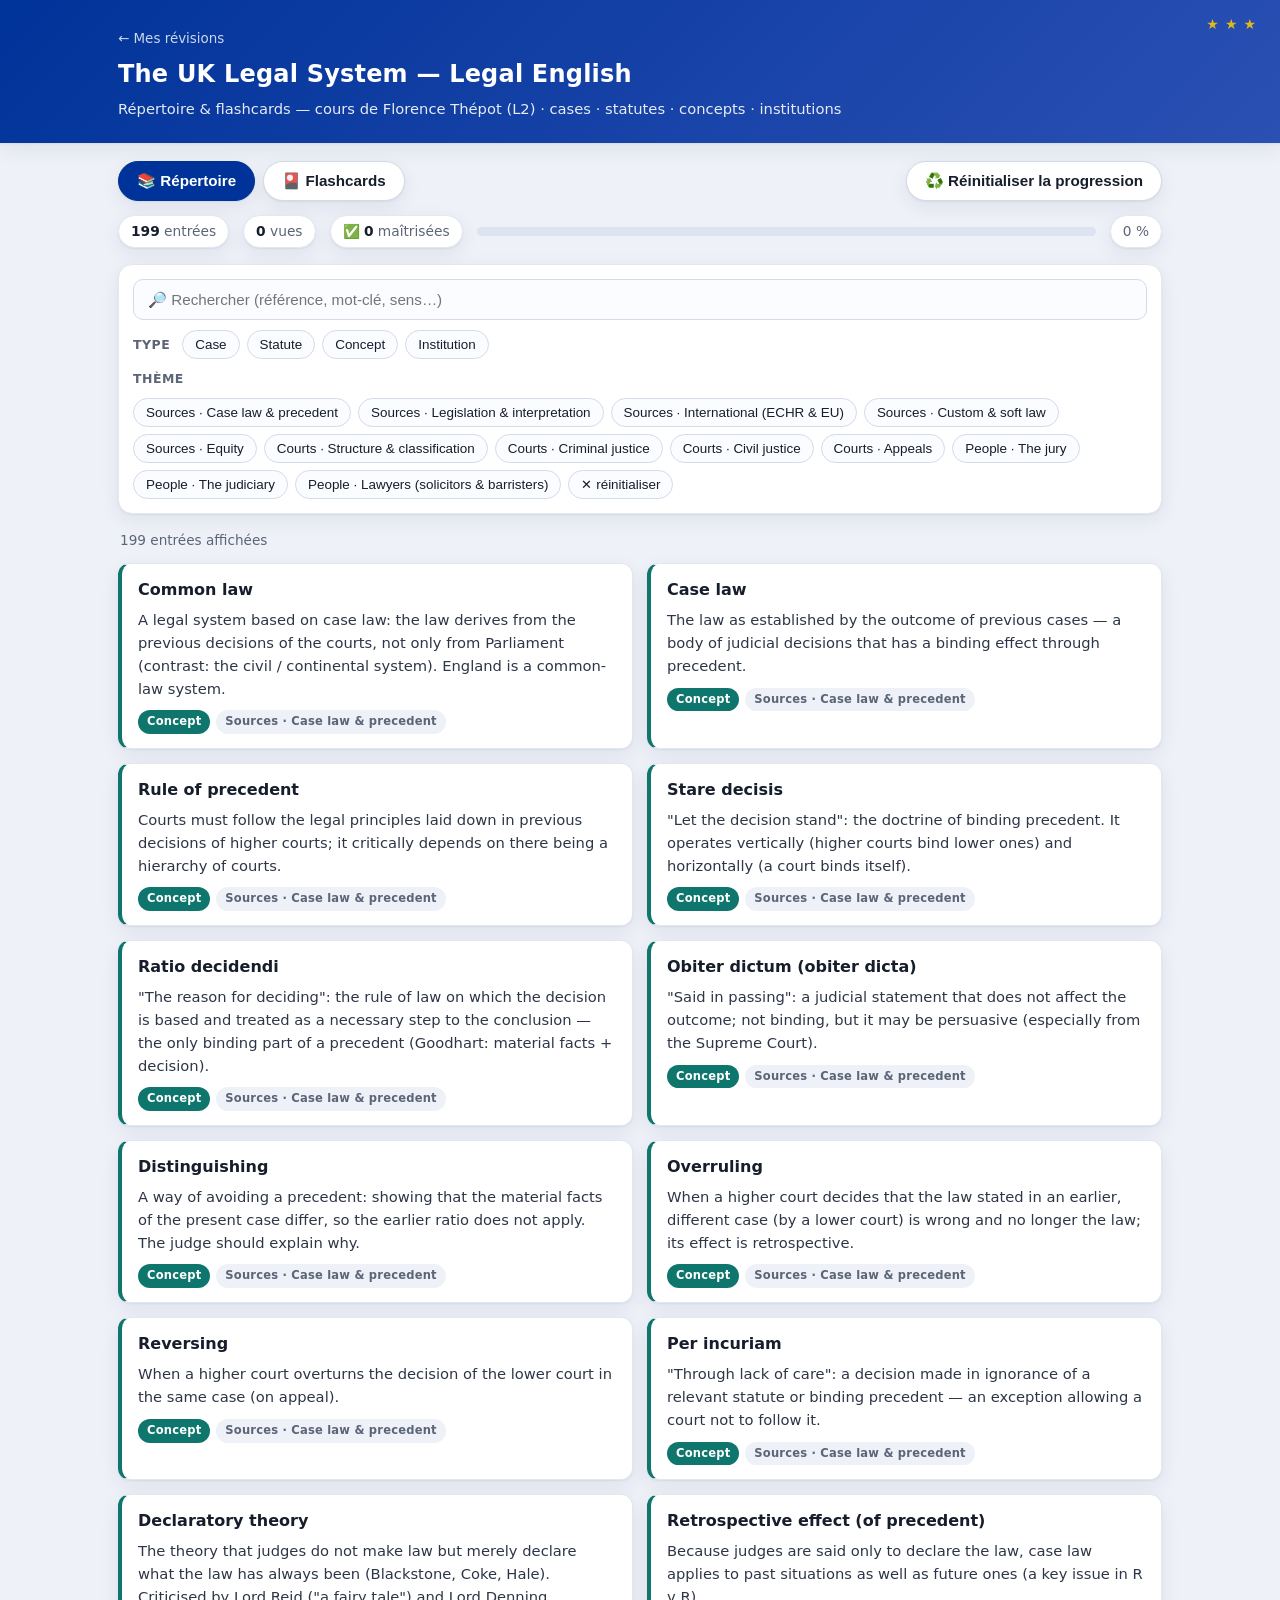
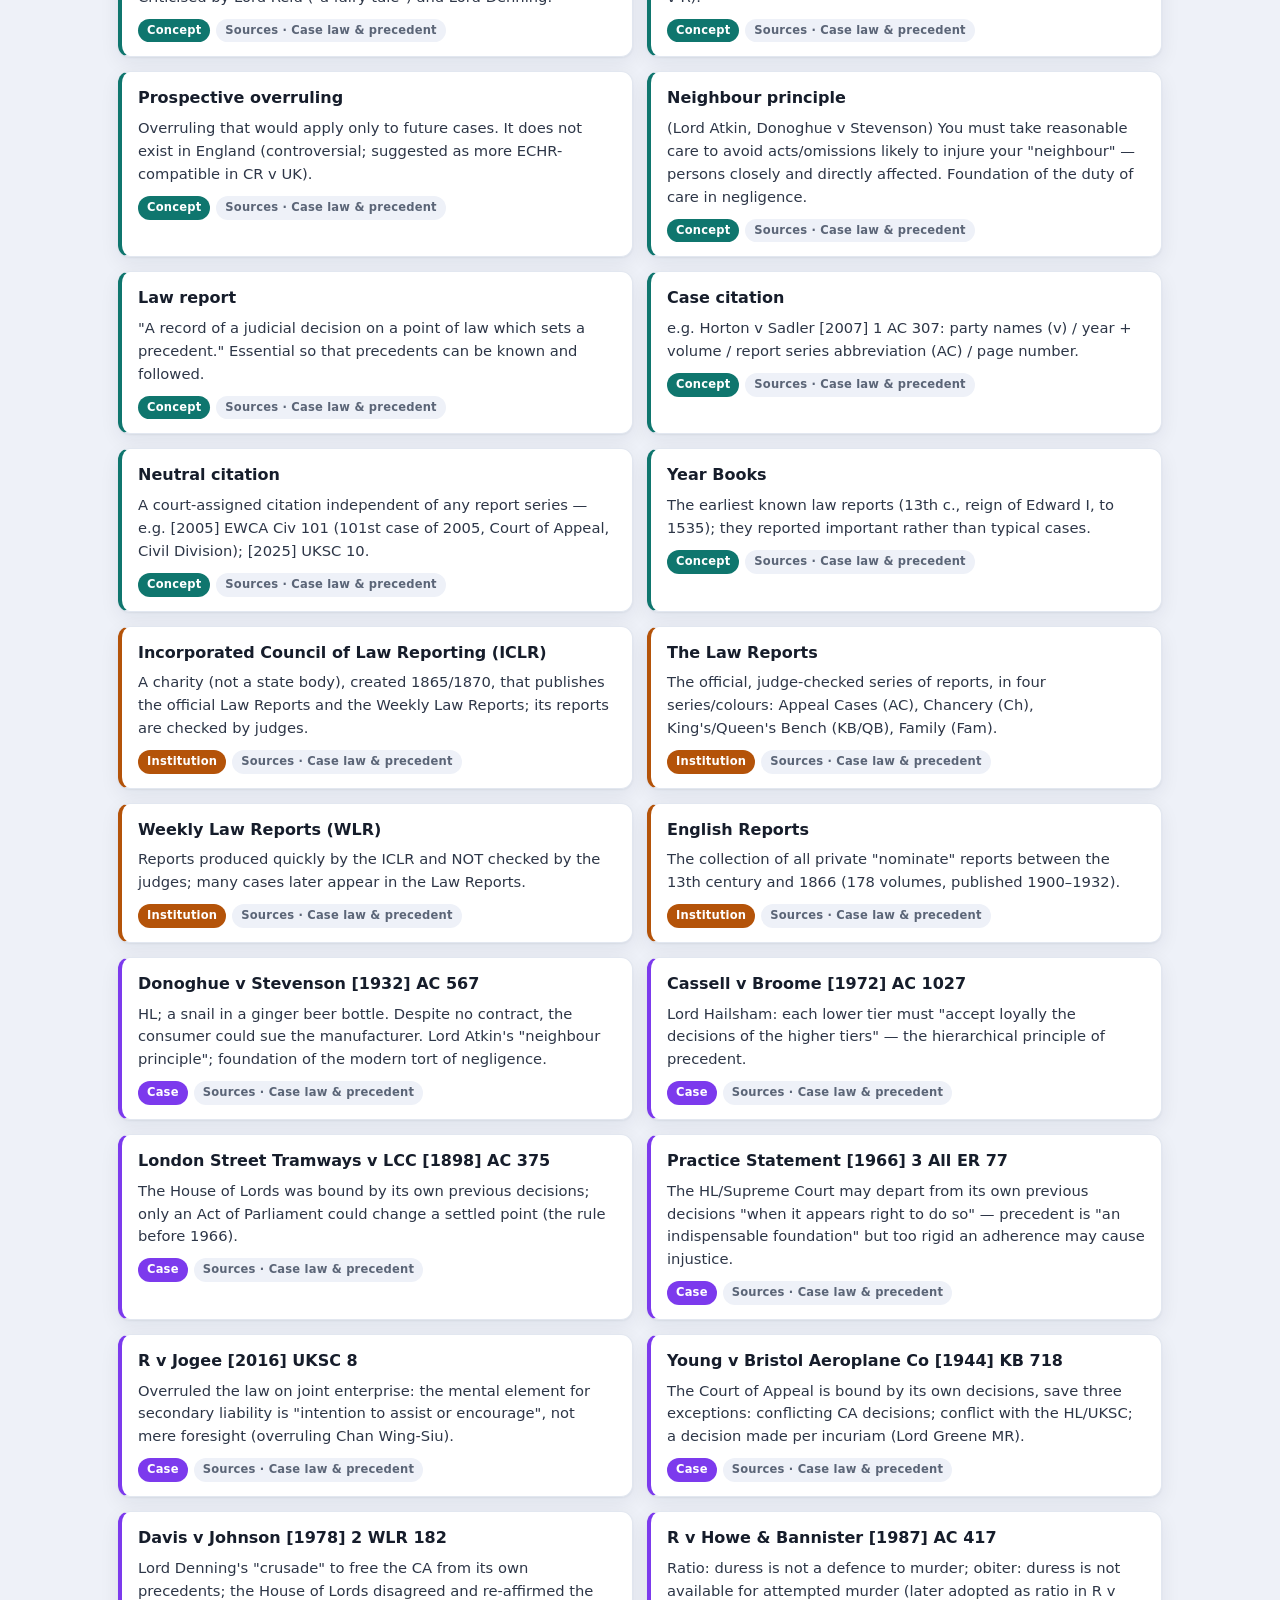
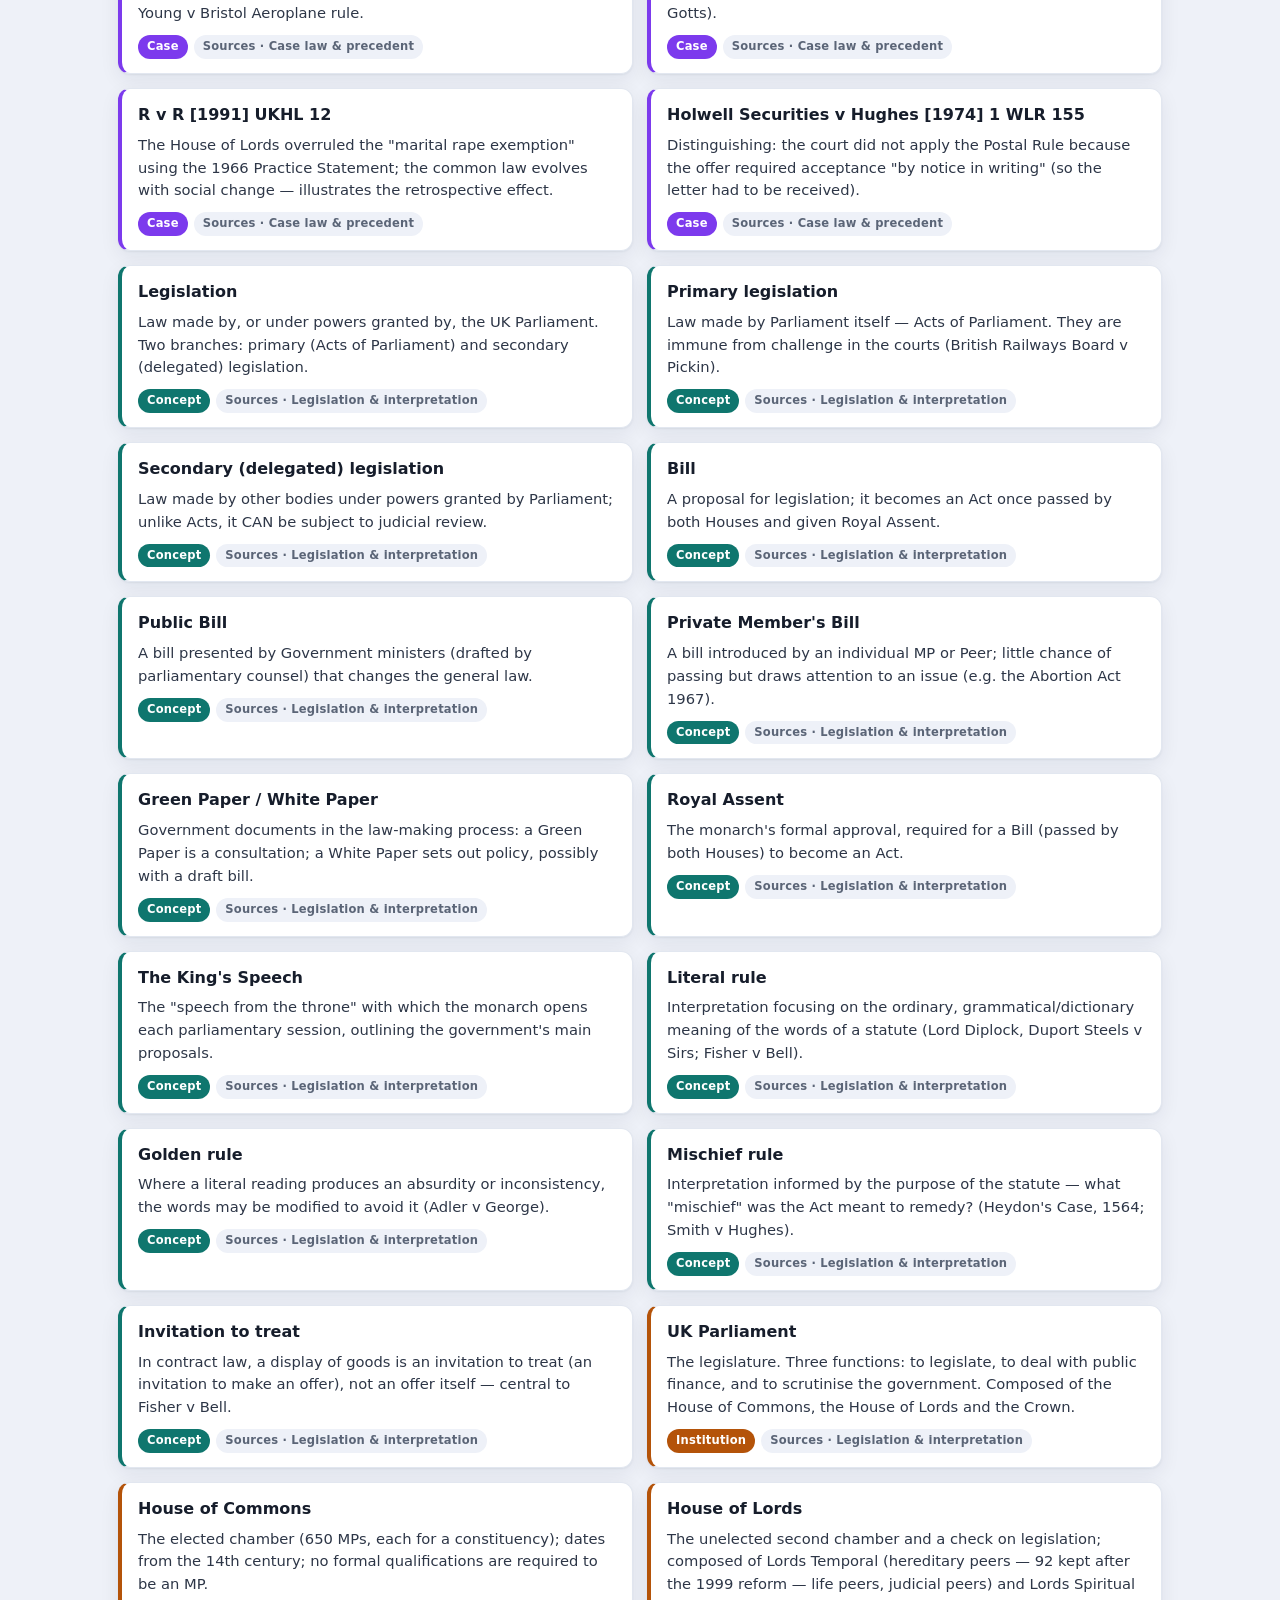
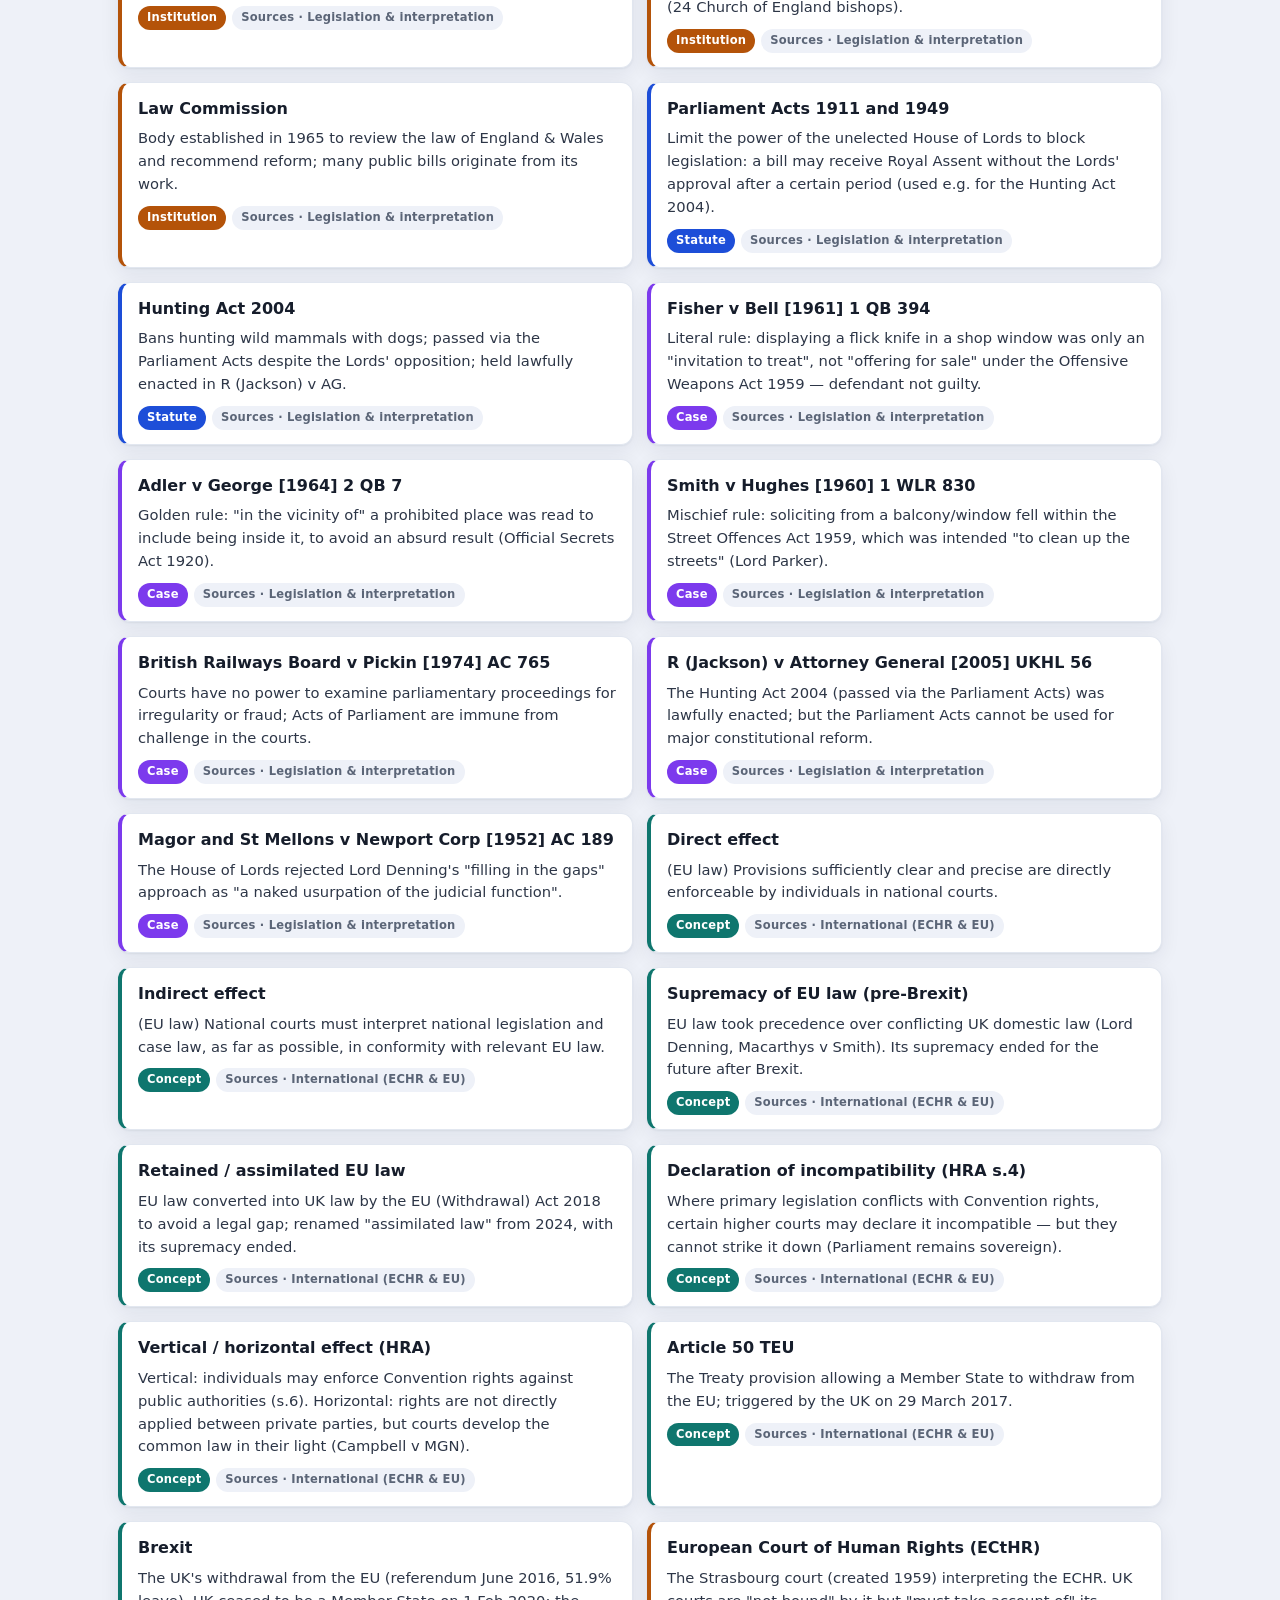
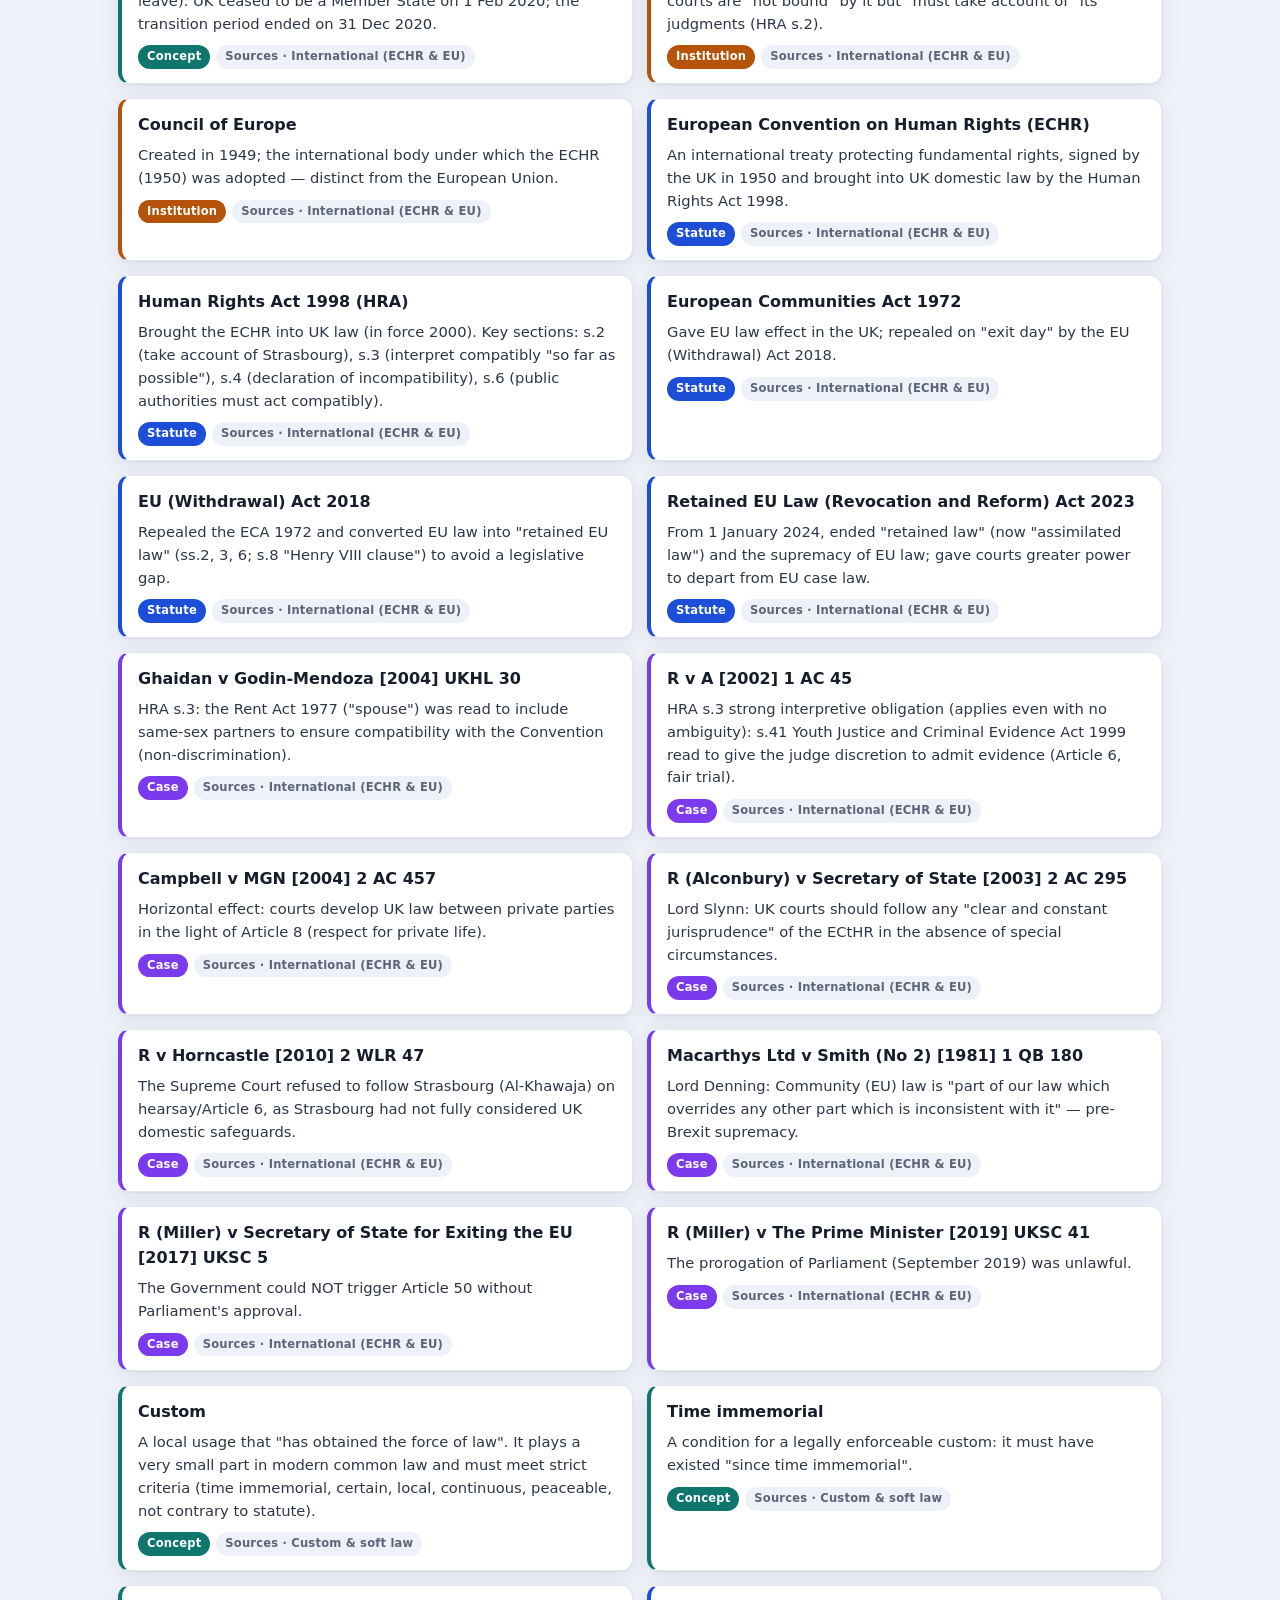
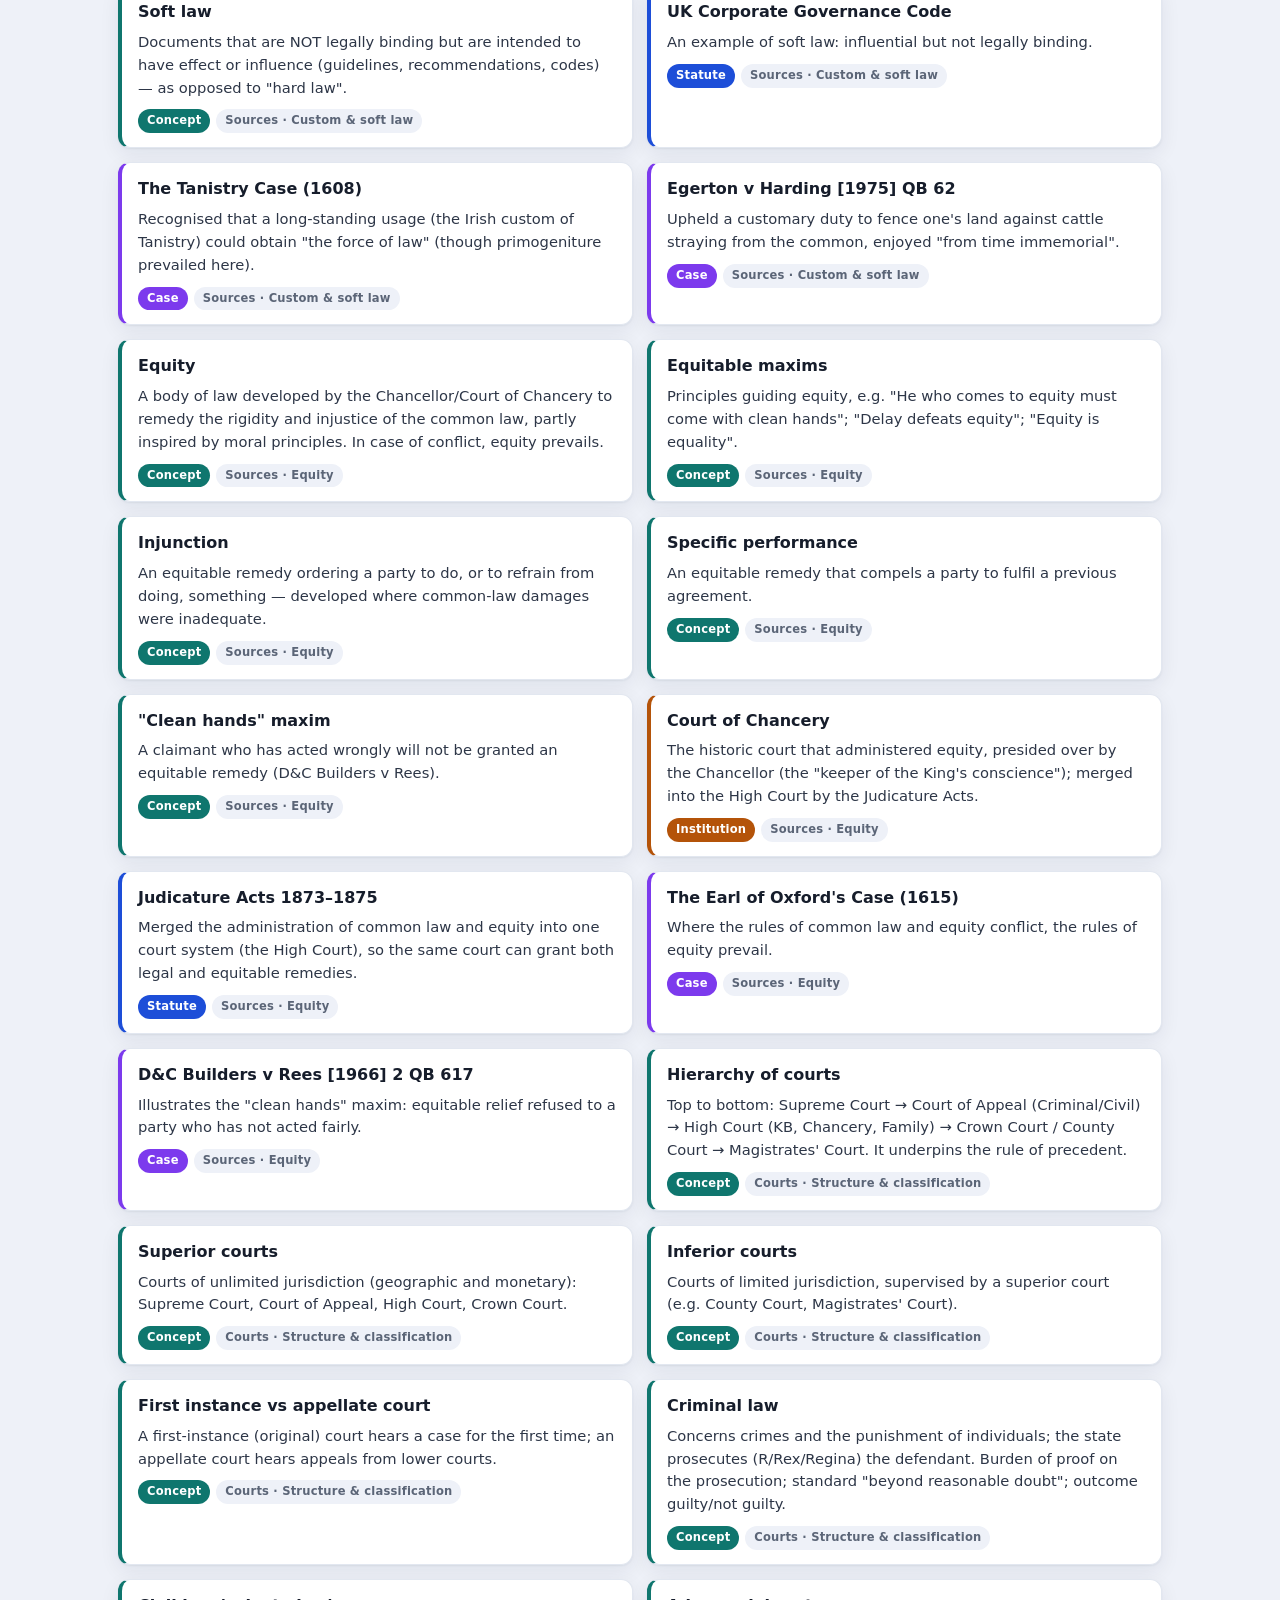
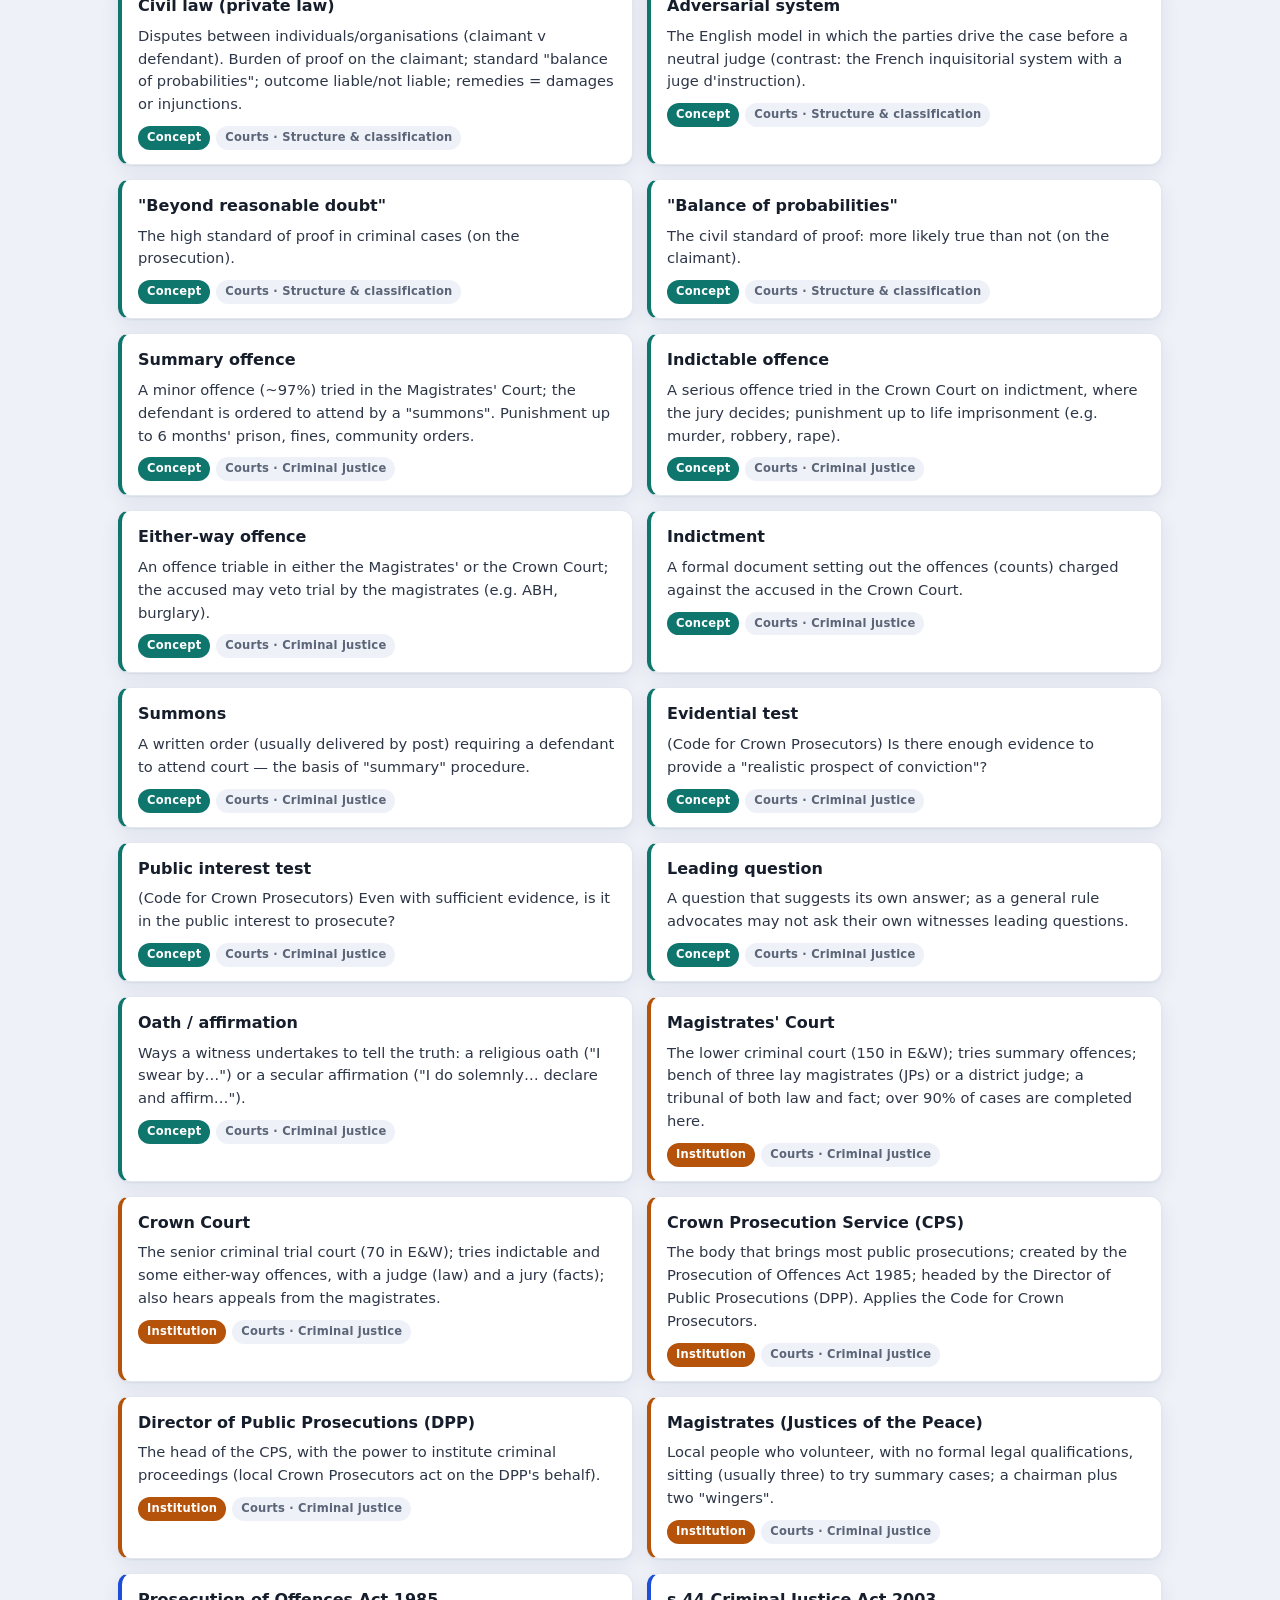
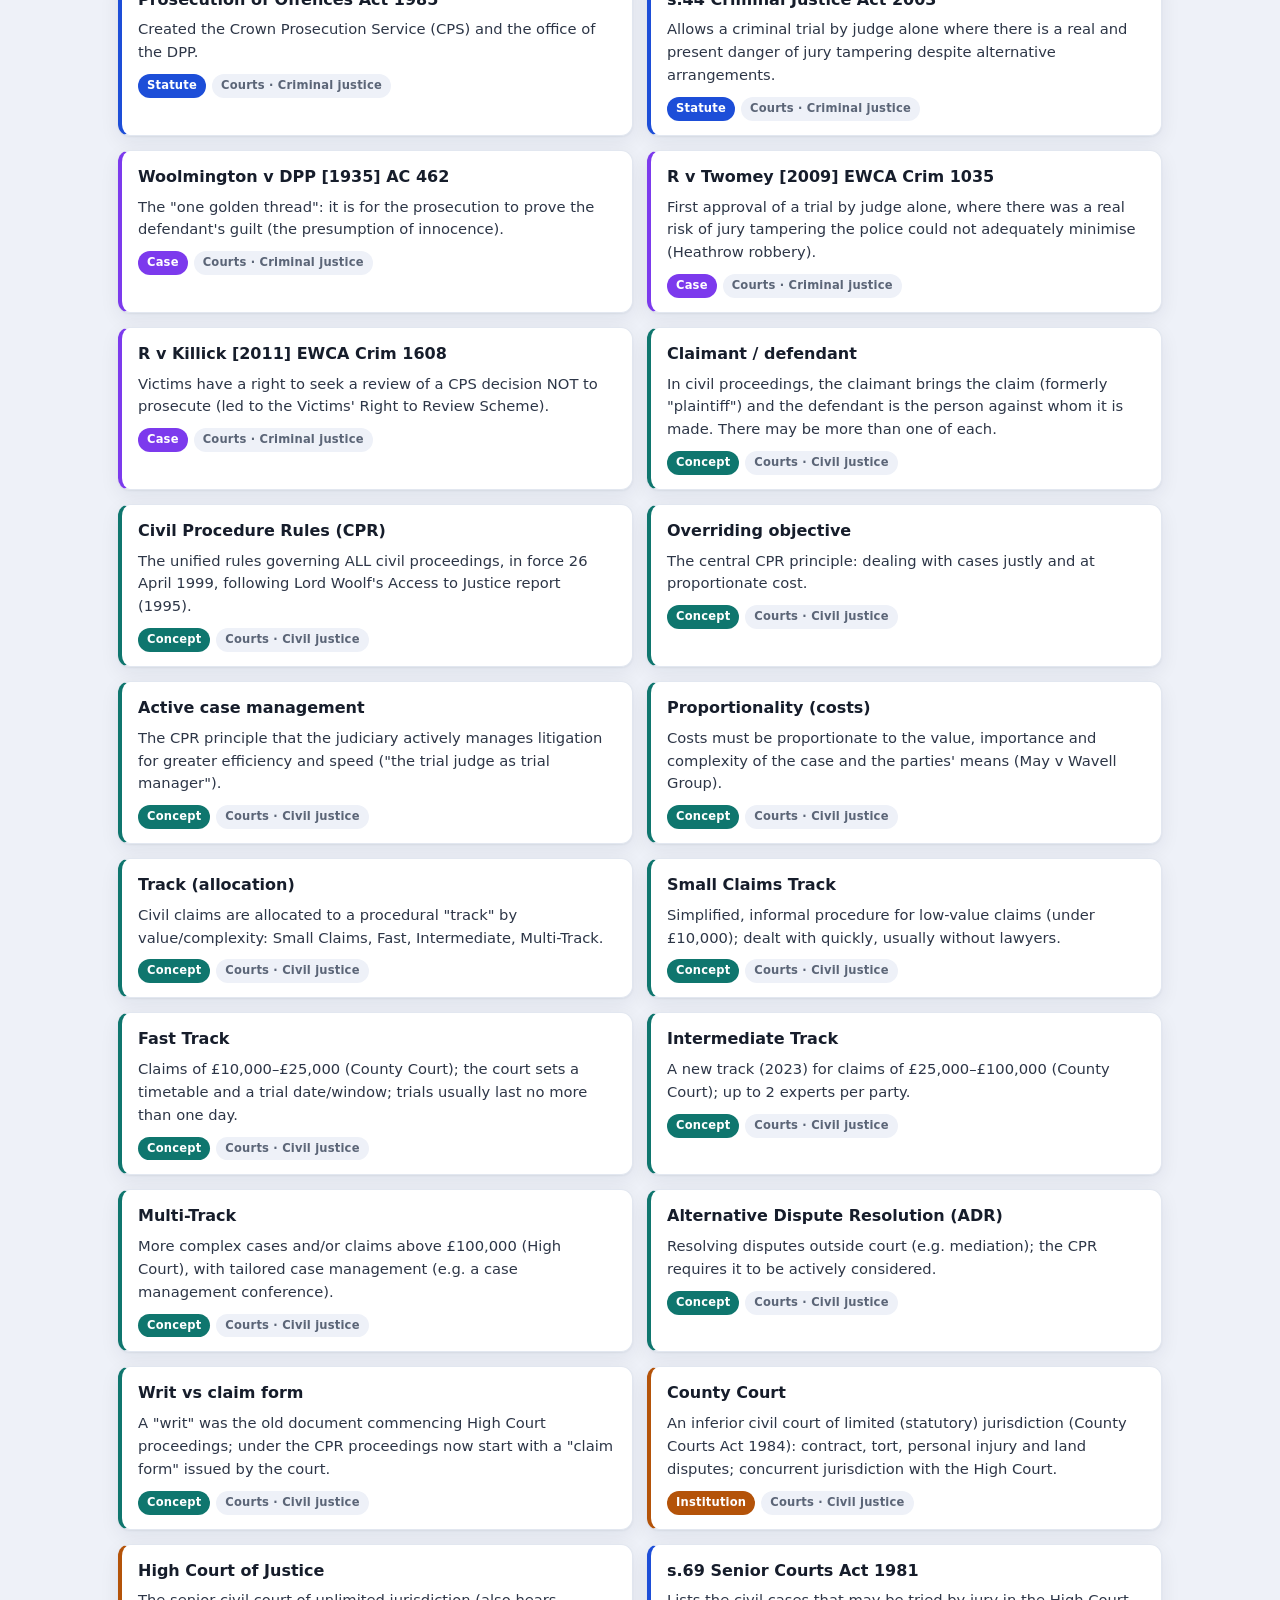
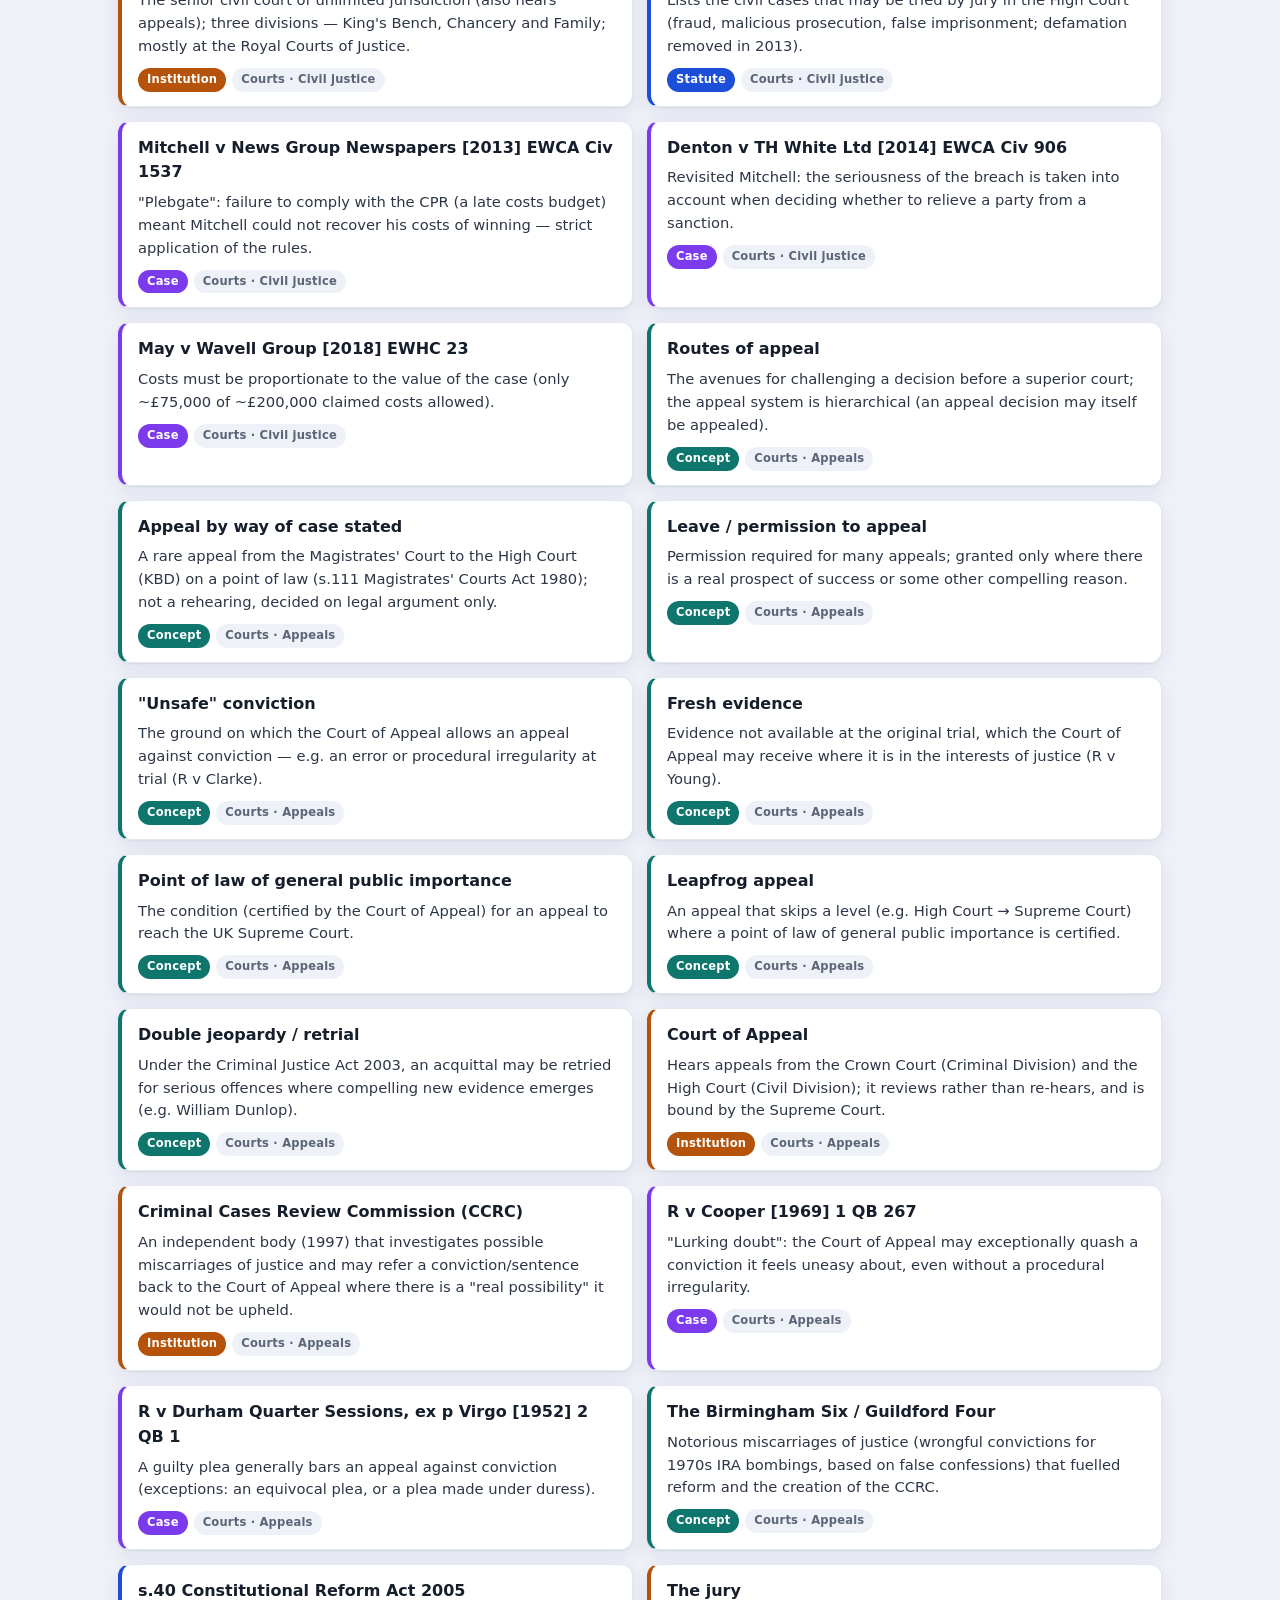
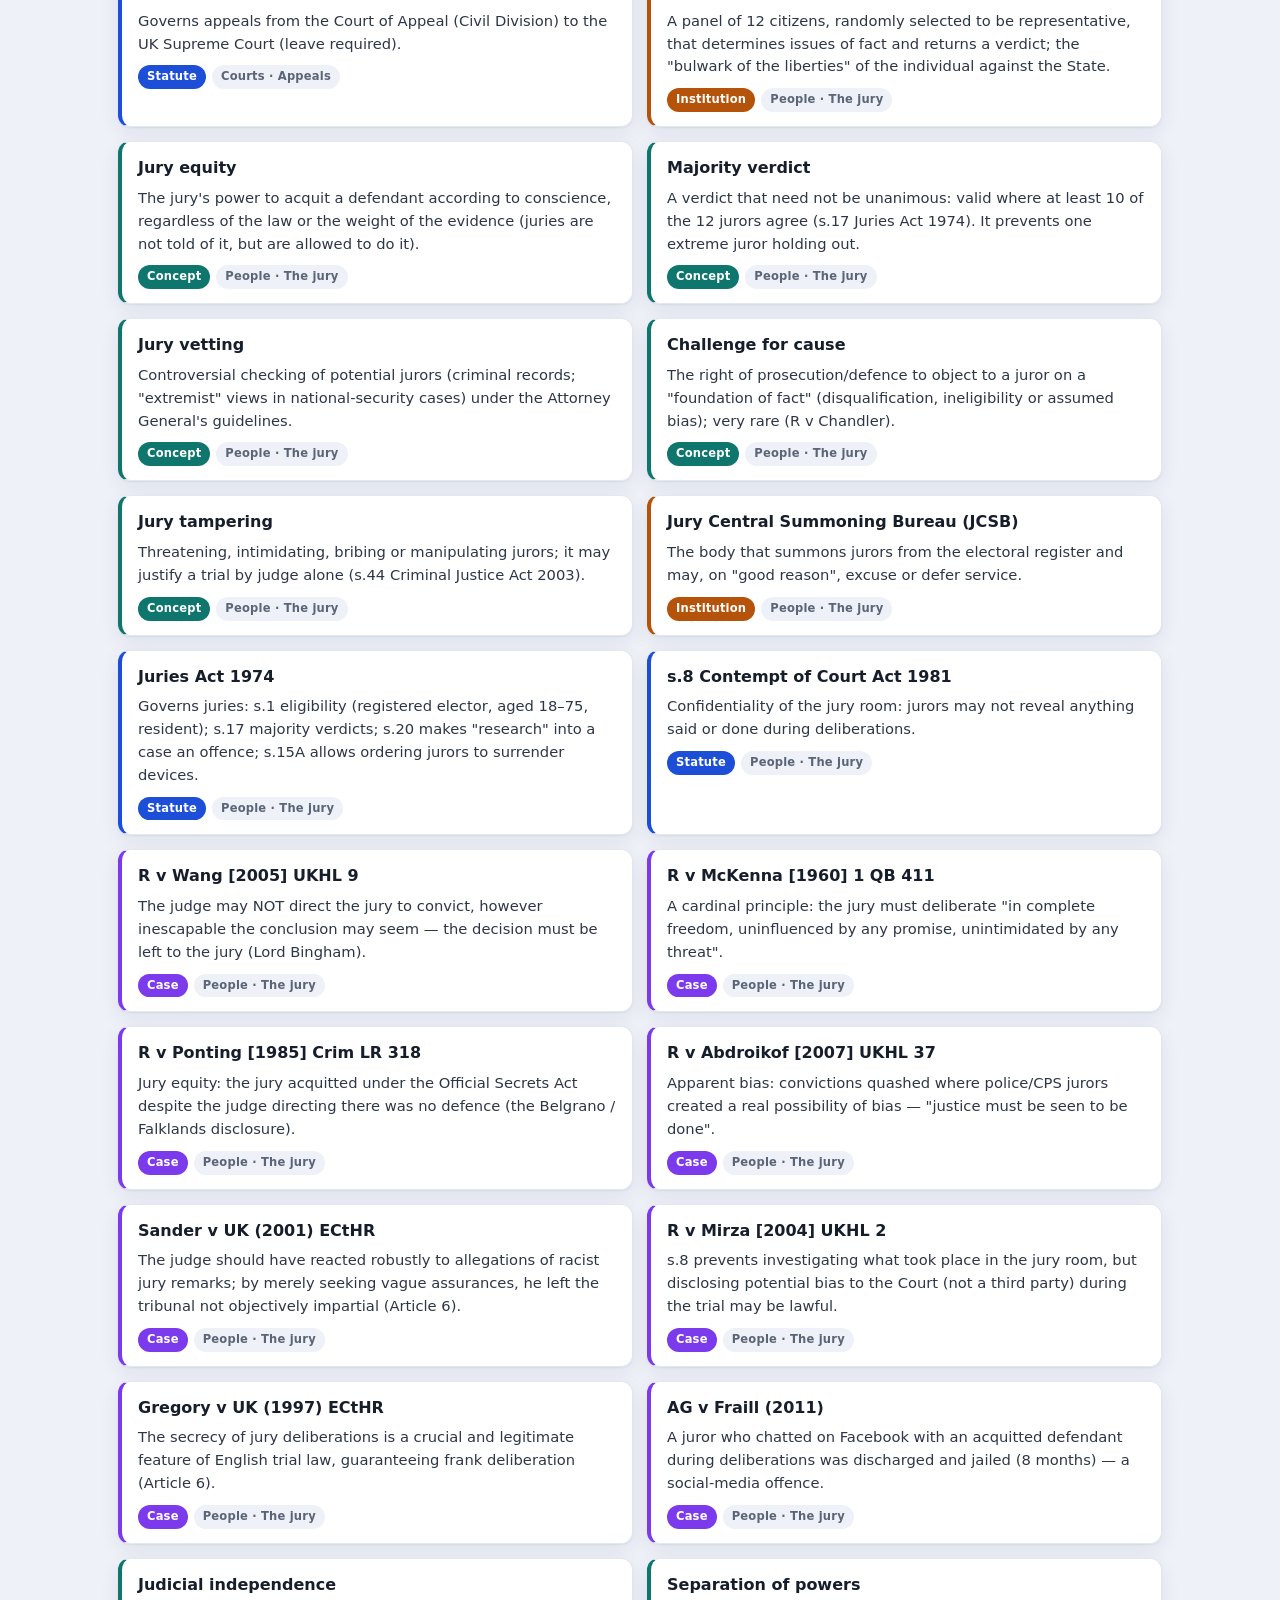
==== revision-anglais-uk/index.html @ 6c55529c "Mes revisions — fiches & flashcards (PWA hors-ligne)" ====
<!DOCTYPE html>
<html lang="fr">
<head>
<meta charset="utf-8">
<meta name="viewport" content="width=device-width, initial-scale=1">
<title>Révisions — UK Legal System (F. Thépot)</title>
<link rel="stylesheet" href="style.css">
<meta name="theme-color" content="#003399">
<link rel="manifest" href="../manifest.webmanifest">
<link rel="apple-touch-icon" href="../apple-touch-icon.png">
<meta name="apple-mobile-web-app-capable" content="yes">
<meta name="mobile-web-app-capable" content="yes">
</head>
<body>

<header class="top">
  <div class="wrap">
    <a href="../index.html" style="display:inline-block;color:#fff;opacity:.8;text-decoration:none;font-size:.84rem;margin-bottom:6px">← Mes révisions</a>
    <h1>The UK Legal System — Legal English</h1>
    <p>Répertoire &amp; flashcards — cours de Florence Thépot (L2) · cases · statutes · concepts · institutions</p>
  </div>
</header>

<div class="wrap">

  <nav class="tabs">
    <button data-tab="repertoire" class="active">📚 Répertoire</button>
    <button data-tab="flashcards">🎴 Flashcards</button>
    <button id="reset-progress" class="" style="margin-left:auto" title="Effacer la progression sauvegardée">♻️ Réinitialiser la progression</button>
  </nav>

  <div id="statsbar" class="statsbar"></div>

  <!-- ===== VUE RÉPERTOIRE ===== -->
  <section id="view-repertoire">
    <div id="rep-controls" class="controls"></div>
    <p id="rep-count" class="count"></p>
    <div id="rep-list" class="list"></div>
  </section>

  <!-- ===== VUE FLASHCARDS ===== -->
  <section id="view-flashcards" style="display:none">
    <div id="fc-controls" class="fc-setup"></div>

    <div id="fc-stage" class="fc-stage">
      <div id="fc-progress" class="fc-progress"></div>
      <div id="fc-card" class="card"></div>
      <div id="fc-actions" class="fc-actions">
        <button class="ko">❌ À revoir <span class="kbd">1 ◀</span></button>
        <button class="ok">✅ Je savais <span class="kbd">▶ 2</span></button>
      </div>
    </div>

    <div id="fc-done" class="fc-done"></div>
  </section>

  <footer>
    Outil de révision personnel · données extraites de vos notes Obsidian (système juridique britannique) · progression stockée localement dans ce navigateur.
  </footer>
</div>

<script src="data.js"></script>
<script src="app.js"></script>
<script>if('serviceWorker' in navigator){window.addEventListener('load',function(){navigator.serviceWorker.register('../sw.js').catch(function(){});});}</script>
</body>
</html>
---- revision-anglais-uk/style.css ----
/* ===== Révisions Droit institutionnel de l'UE — style ===== */
:root{
  --eu-blue:#003399; --eu-blue-2:#2b50b4; --gold:#ffcc00;
  --bg:#eef1f8; --card:#ffffff; --ink:#161d2b; --muted:#5b6577;
  --line:#e2e7f0; --line-2:#d3dae8;
  --case:#7c3aed; --case-bg:#f0e9ff;
  --stat:#1d4ed8; --stat-bg:#e8efff;
  --concept:#0f766e; --concept-bg:#e0f3f0;
  --inst:#b45309; --inst-bg:#fdf0e0;
  --ok:#15803d; --ok-bg:#e6f4ea; --ko:#b91c1c; --ko-bg:#fdeaea;
  --shadow:0 1px 2px rgba(20,30,60,.06),0 6px 20px rgba(20,30,60,.07);
  --radius:14px;
}
*{box-sizing:border-box}
html,body{margin:0}
body{
  font-family:"Segoe UI",system-ui,-apple-system,Roboto,Helvetica,Arial,sans-serif;
  background:var(--bg); color:var(--ink); line-height:1.55;
  -webkit-font-smoothing:antialiased;
}
.wrap{max-width:1080px; margin:0 auto; padding:0 18px 80px}

/* Header */
header.top{
  background:linear-gradient(135deg,var(--eu-blue),var(--eu-blue-2));
  color:#fff; padding:26px 0 22px; box-shadow:var(--shadow); position:relative; overflow:hidden;
}
header.top::after{content:"★★★"; position:absolute; right:18px; top:14px; letter-spacing:6px; color:var(--gold); opacity:.85; font-size:14px}
header.top .wrap{padding-bottom:0}
header.top h1{margin:0; font-size:1.5rem; font-weight:700; letter-spacing:.2px}
header.top p{margin:.3rem 0 0; opacity:.9; font-size:.92rem}

/* Tabs */
nav.tabs{display:flex; gap:8px; margin:18px 0 14px; flex-wrap:wrap}
nav.tabs button{
  border:1px solid var(--line-2); background:var(--card); color:var(--ink);
  padding:10px 18px; border-radius:999px; cursor:pointer; font-size:.95rem; font-weight:600;
  transition:.15s; box-shadow:var(--shadow);
}
nav.tabs button:hover{border-color:var(--eu-blue-2)}
nav.tabs button.active{background:var(--eu-blue); color:#fff; border-color:var(--eu-blue)}

/* Stats bar */
.statsbar{display:flex; gap:14px; flex-wrap:wrap; align-items:center; margin-bottom:16px; font-size:.86rem; color:var(--muted)}
.statsbar .chip{background:var(--card); border:1px solid var(--line); border-radius:999px; padding:5px 12px; box-shadow:var(--shadow)}
.statsbar .chip b{color:var(--ink)}
.bar{flex:1; min-width:160px; height:9px; background:#dde3f0; border-radius:999px; overflow:hidden}
.bar>span{display:block; height:100%; background:linear-gradient(90deg,var(--gold),#34c759); width:0; transition:width .4s}

/* Controls */
.controls{background:var(--card); border:1px solid var(--line); border-radius:var(--radius); padding:14px; box-shadow:var(--shadow); margin-bottom:16px}
.controls .row{display:flex; gap:10px; flex-wrap:wrap; align-items:center}
.controls .row+.row{margin-top:10px}
input[type=search]{
  flex:1; min-width:200px; padding:11px 14px; border:1px solid var(--line-2); border-radius:10px;
  font-size:.95rem; outline:none; background:#fbfcff;
}
input[type=search]:focus{border-color:var(--eu-blue-2); box-shadow:0 0 0 3px rgba(43,80,180,.12)}
.filterlabel{font-size:.78rem; text-transform:uppercase; letter-spacing:.5px; color:var(--muted); margin-right:2px; font-weight:700}
.chipset{display:flex; gap:7px; flex-wrap:wrap}
.fchip{
  border:1px solid var(--line-2); background:#fbfcff; color:var(--ink);
  padding:6px 12px; border-radius:999px; cursor:pointer; font-size:.84rem; transition:.12s; user-select:none;
}
.fchip:hover{border-color:var(--eu-blue-2)}
.fchip.on{background:var(--eu-blue); color:#fff; border-color:var(--eu-blue)}
.fchip.t-case.on{background:var(--case); border-color:var(--case)}
.fchip.t-stat.on{background:var(--stat); border-color:var(--stat)}
.fchip.t-concept.on{background:var(--concept); border-color:var(--concept)}
.fchip.t-inst.on{background:var(--inst); border-color:var(--inst)}

/* Repertoire list */
.count{font-size:.85rem; color:var(--muted); margin:0 2px 12px}
.list{display:grid; grid-template-columns:1fr 1fr; gap:14px}
@media(max-width:720px){.list{grid-template-columns:1fr}}
.entry{
  background:var(--card); border:1px solid var(--line); border-left:4px solid var(--eu-blue);
  border-radius:12px; padding:14px 16px; box-shadow:var(--shadow);
}
.entry.t-case{border-left-color:var(--case)}
.entry.t-stat{border-left-color:var(--stat)}
.entry.t-concept{border-left-color:var(--concept)}
.entry.t-inst{border-left-color:var(--inst)}
.entry .ref{font-weight:700; font-size:1rem; margin-bottom:6px}
.entry .mean{font-size:.92rem; color:#2d3647}
.entry .badges{margin-top:10px; display:flex; gap:6px; flex-wrap:wrap}
.badge{font-size:.72rem; font-weight:700; padding:3px 9px; border-radius:999px; letter-spacing:.2px}
.badge.type{color:#fff}
.badge.type.t-case{background:var(--case)} .badge.type.t-stat{background:var(--stat)} .badge.type.t-concept{background:var(--concept)} .badge.type.t-inst{background:var(--inst)}
.badge.theme{background:#eef1f8; color:var(--muted)}
.badge.box{background:var(--gold); color:#3a2e00}
.badge.box.b5{background:#34c759; color:#053d18}
.empty{text-align:center; color:var(--muted); padding:50px 10px}

/* Flashcards */
.fc-setup{background:var(--card); border:1px solid var(--line); border-radius:var(--radius); padding:18px; box-shadow:var(--shadow); margin-bottom:16px}
.fc-setup h3{margin:0 0 12px; font-size:1.05rem}
.seg{display:inline-flex; border:1px solid var(--line-2); border-radius:10px; overflow:hidden}
.seg button{border:0; background:#fbfcff; padding:9px 14px; cursor:pointer; font-size:.86rem; color:var(--ink)}
.seg button+button{border-left:1px solid var(--line-2)}
.seg button.on{background:var(--eu-blue); color:#fff}
.opt{display:flex; align-items:center; gap:8px; font-size:.9rem; color:var(--muted); margin-top:12px; cursor:pointer}
.btn{
  border:0; border-radius:10px; padding:12px 22px; font-size:.98rem; font-weight:700; cursor:pointer;
  background:var(--eu-blue); color:#fff; box-shadow:var(--shadow); transition:.15s;
}
.btn:hover{background:var(--eu-blue-2)}
.btn.ghost{background:#fbfcff; color:var(--ink); border:1px solid var(--line-2)}
.btn.big{padding:14px 28px; font-size:1.05rem; margin-top:16px}

.fc-stage{display:none}
.fc-progress{display:flex; align-items:center; gap:12px; margin-bottom:12px; font-size:.85rem; color:var(--muted)}
.fc-progress .bar{flex:1}
.card{
  background:var(--card); border:1px solid var(--line); border-radius:18px; box-shadow:var(--shadow);
  min-height:280px; display:flex; flex-direction:column; justify-content:center; align-items:center;
  text-align:center; padding:34px 26px; cursor:pointer; position:relative; transition:.12s;
}
.card:hover{border-color:var(--line-2)}
.card .side-label{position:absolute; top:14px; left:16px; font-size:.72rem; text-transform:uppercase; letter-spacing:1px; color:var(--muted); font-weight:700}
.card .type-tag{position:absolute; top:12px; right:14px}
.card .q{font-size:1.45rem; font-weight:700; line-height:1.35}
.card .q.small{font-size:1.12rem; font-weight:600}
.card .a{margin-top:18px; padding-top:18px; border-top:1px dashed var(--line-2); font-size:1.05rem; color:#2d3647; max-width:660px}
.card .a .a-ref{font-weight:700; color:var(--eu-blue); font-size:1.15rem; margin-bottom:6px}
.card .hint{margin-top:20px; font-size:.82rem; color:var(--muted)}
.card .theme-foot{position:absolute; bottom:12px; left:0; right:0; text-align:center}

.fc-actions{display:flex; gap:12px; margin-top:16px; justify-content:center}
.fc-actions button{flex:1; max-width:240px; padding:14px; border-radius:12px; border:0; font-size:1rem; font-weight:700; cursor:pointer; box-shadow:var(--shadow)}
.fc-actions .ko{background:var(--ko-bg); color:var(--ko)}
.fc-actions .ko:hover{background:#fbdcdc}
.fc-actions .ok{background:var(--ok-bg); color:var(--ok)}
.fc-actions .ok:hover{background:#d6efdd}
.kbd{font-family:ui-monospace,Menlo,Consolas,monospace; background:#eef1f8; border:1px solid var(--line-2); border-bottom-width:2px; border-radius:6px; padding:1px 6px; font-size:.78rem; color:var(--muted)}

.fc-done{display:none; text-align:center; background:var(--card); border:1px solid var(--line); border-radius:var(--radius); padding:34px; box-shadow:var(--shadow)}
.fc-done h3{margin:0 0 6px; font-size:1.3rem}
.fc-done .big-num{font-size:2.4rem; font-weight:800; color:var(--eu-blue)}
.fc-done .done-actions{display:flex; gap:12px; justify-content:center; flex-wrap:wrap; margin-top:18px}
.hidden{display:none!important}
footer{ text-align:center; color:var(--muted); font-size:.8rem; margin-top:28px }
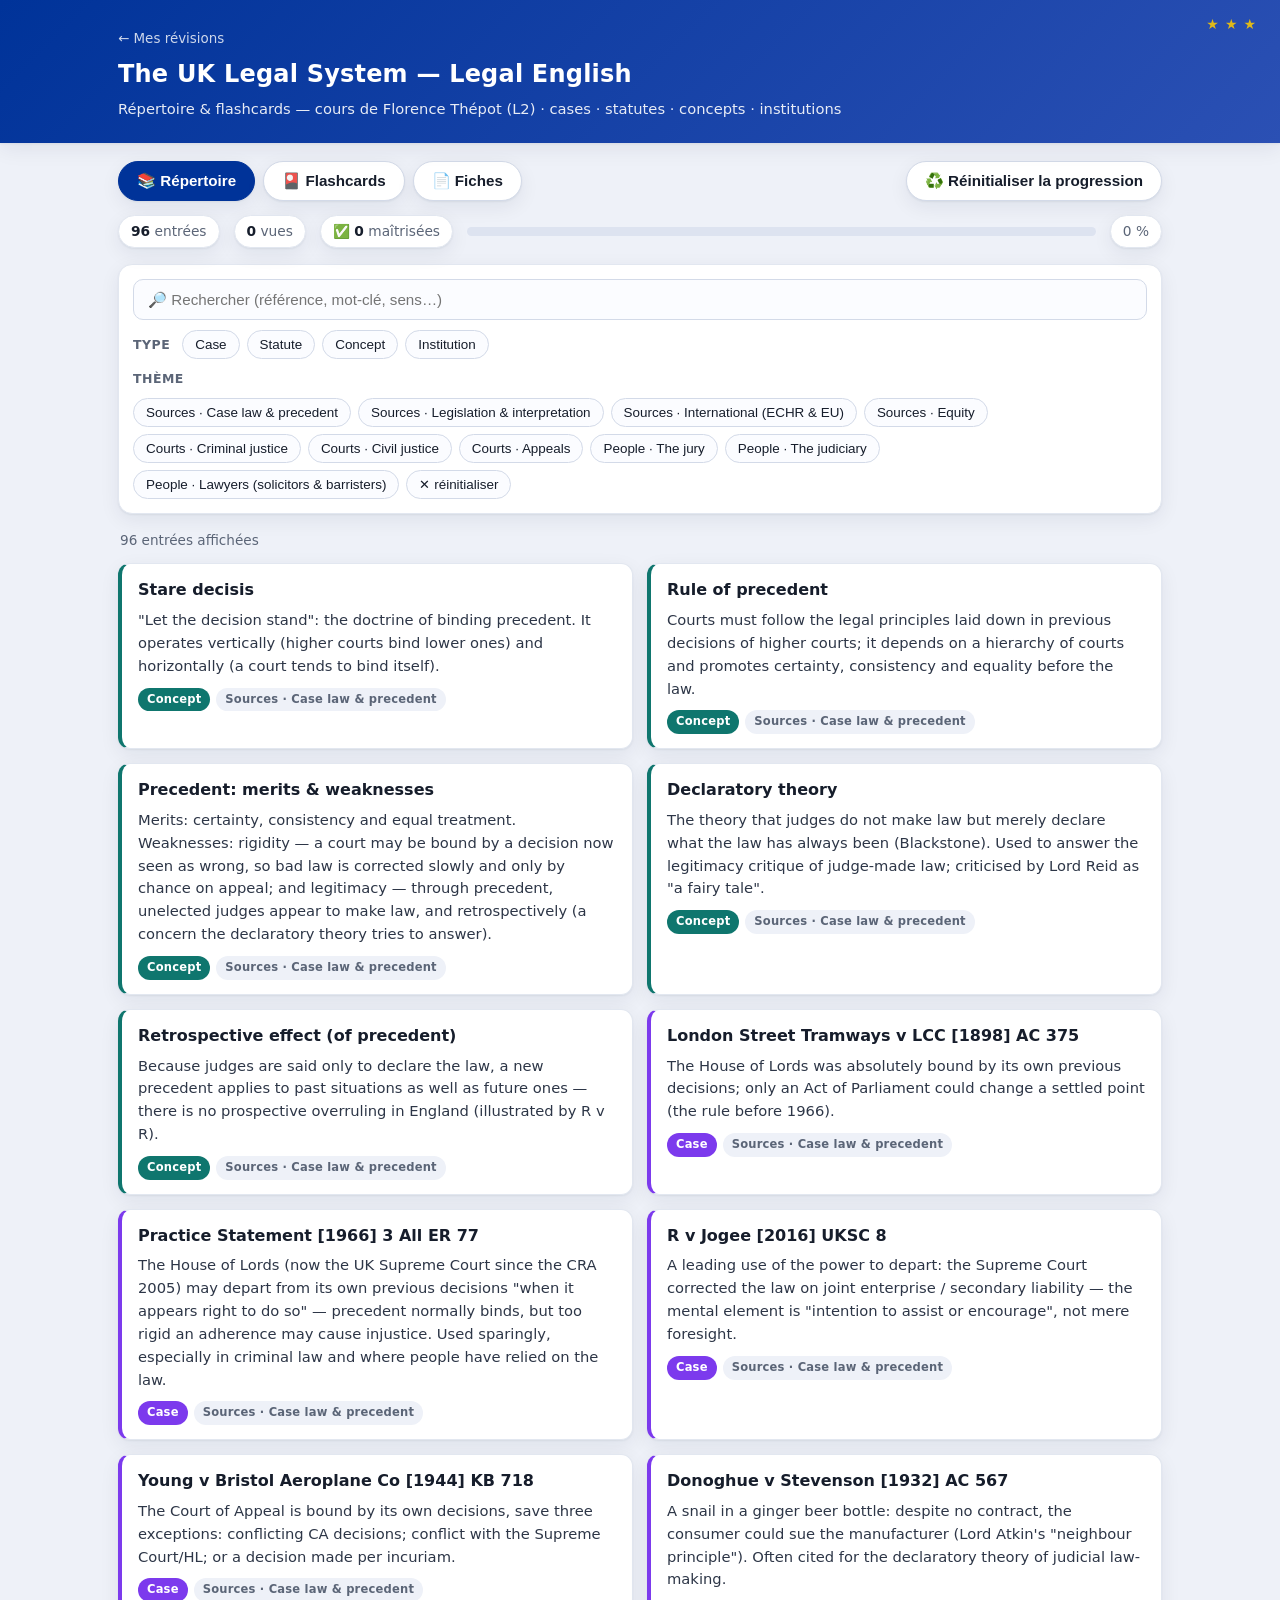
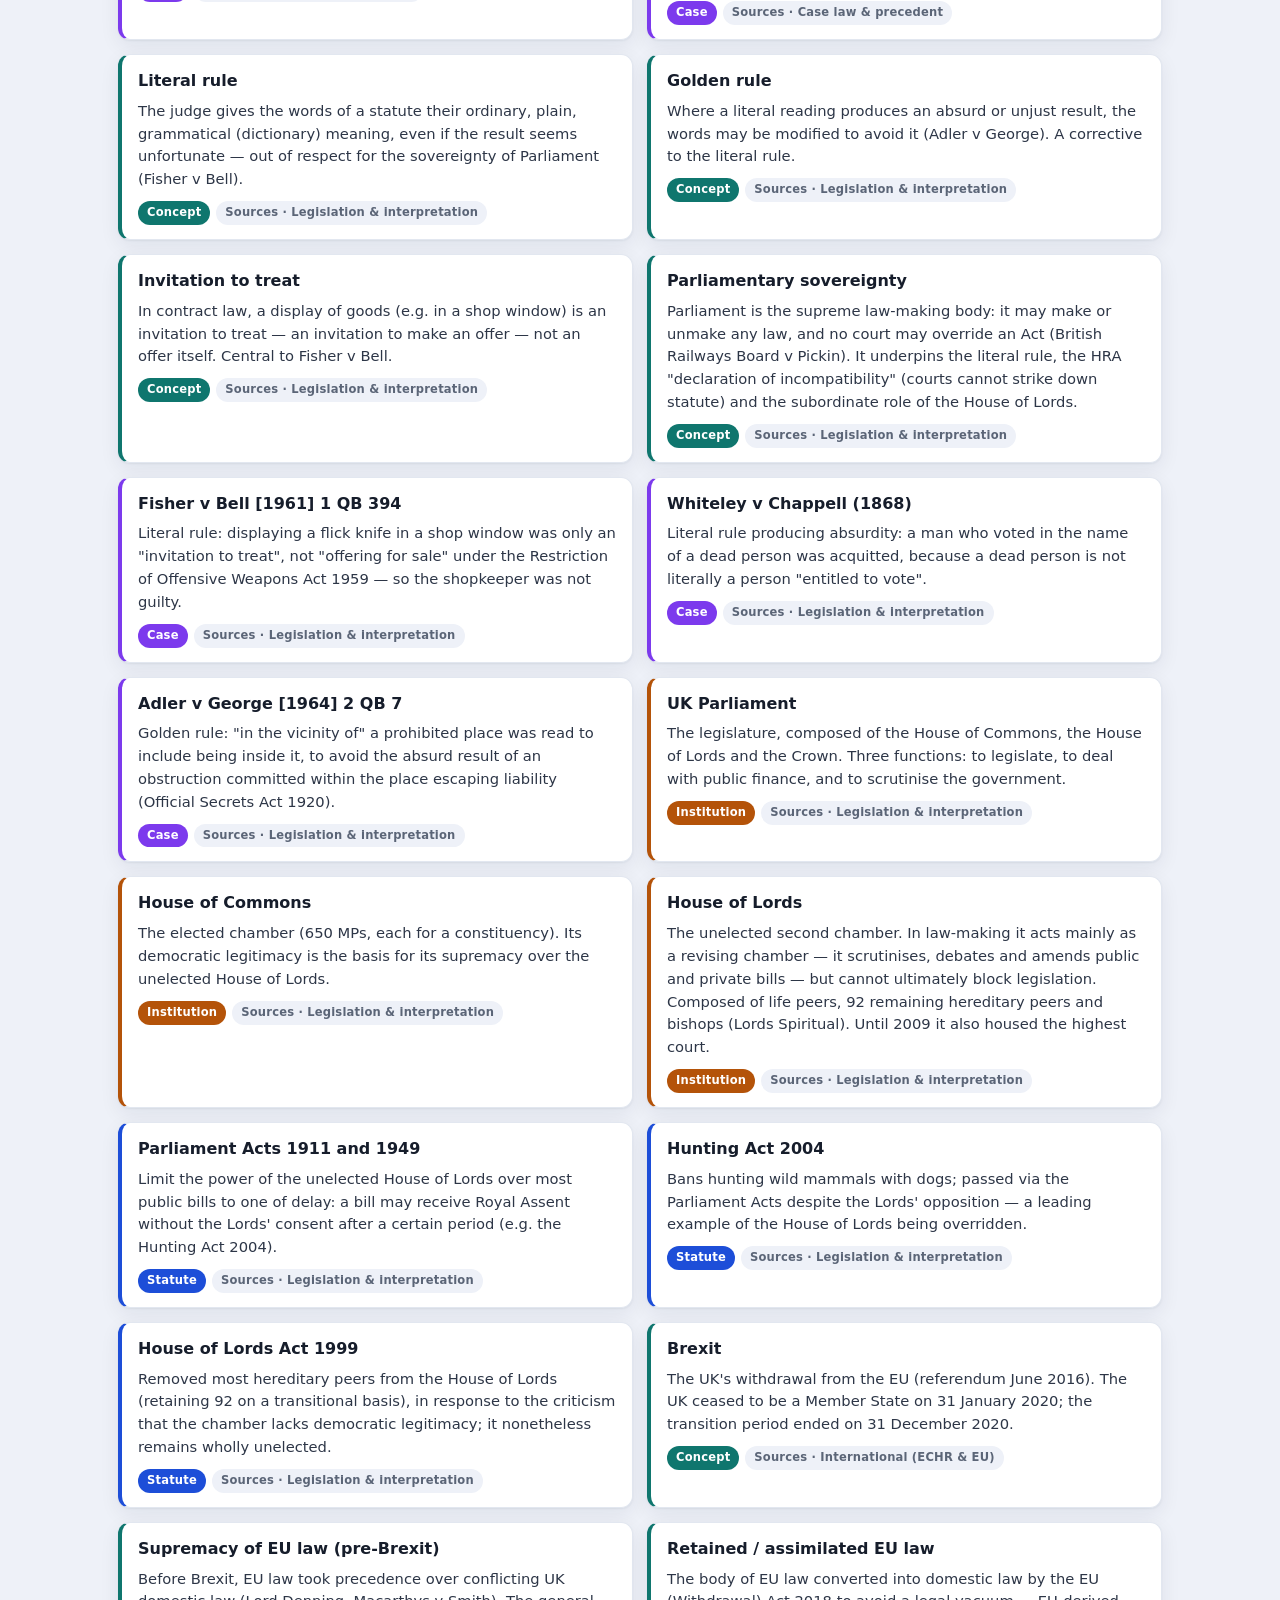
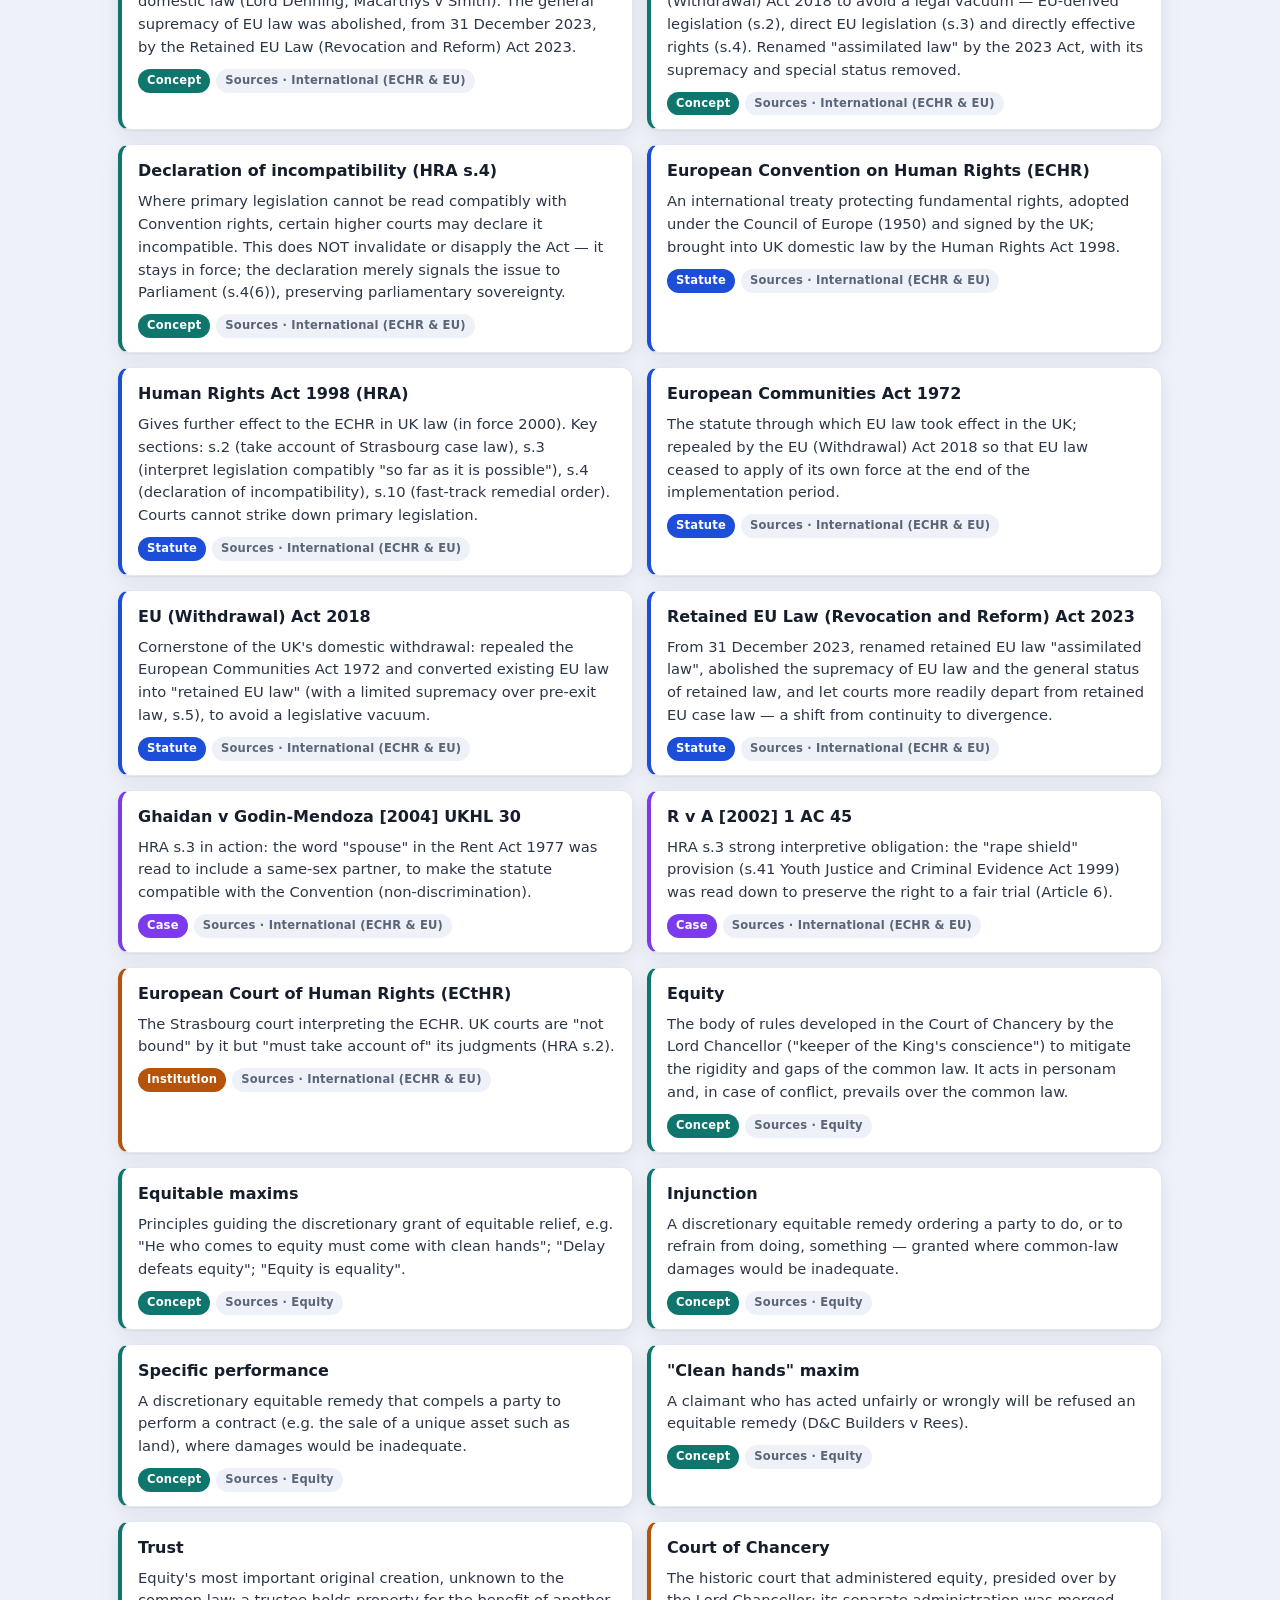
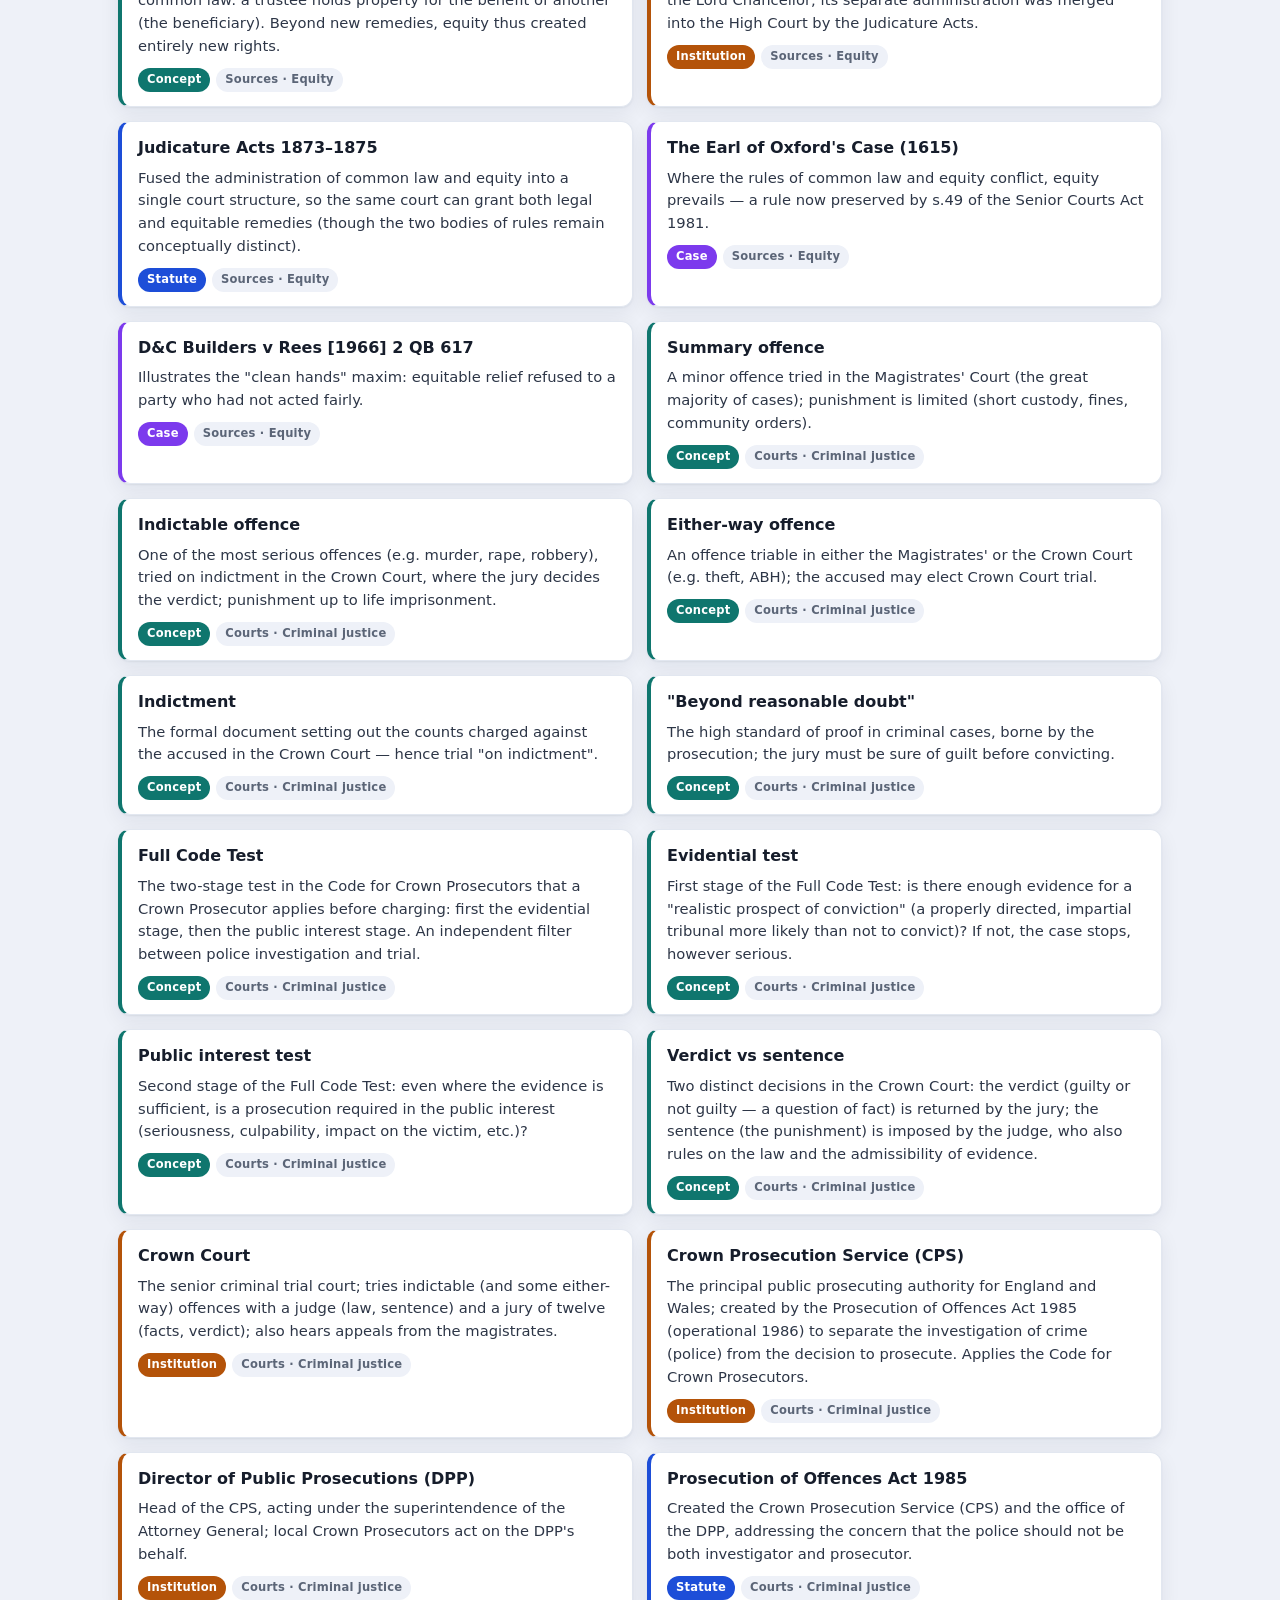
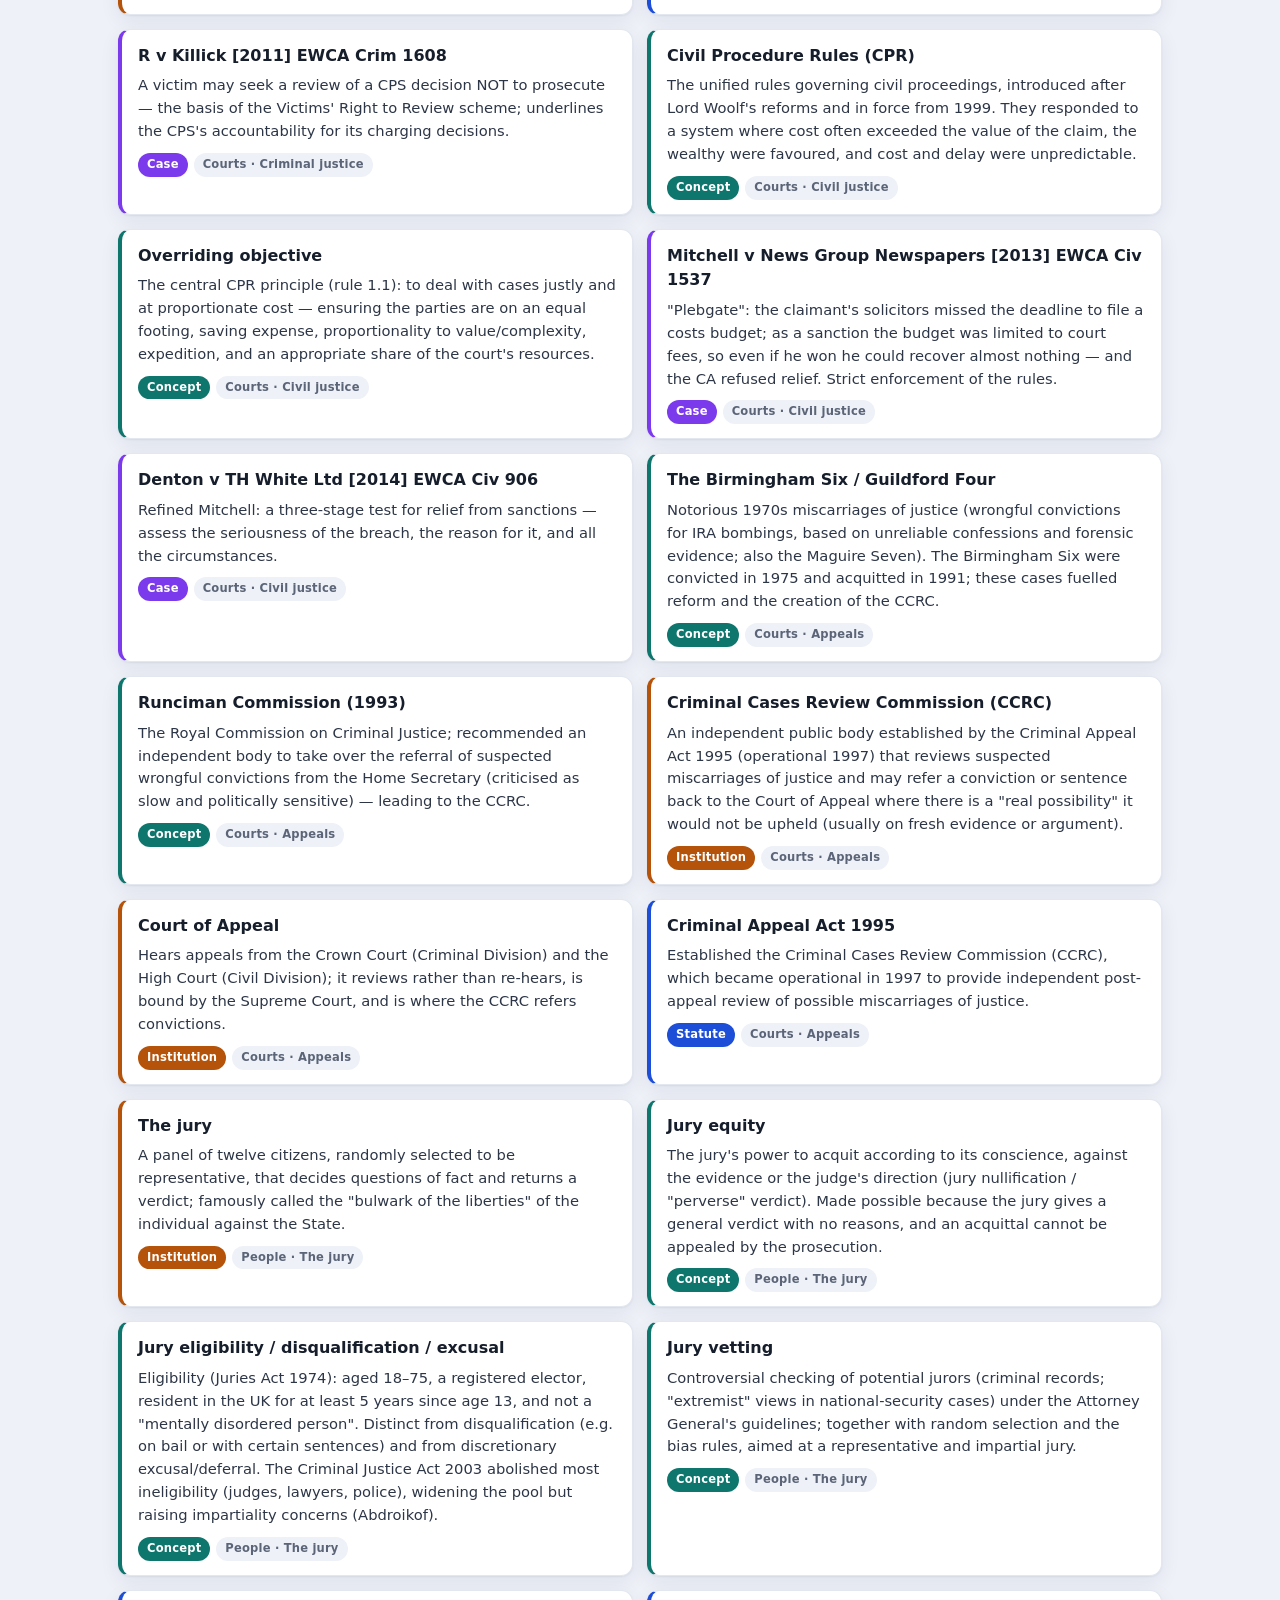
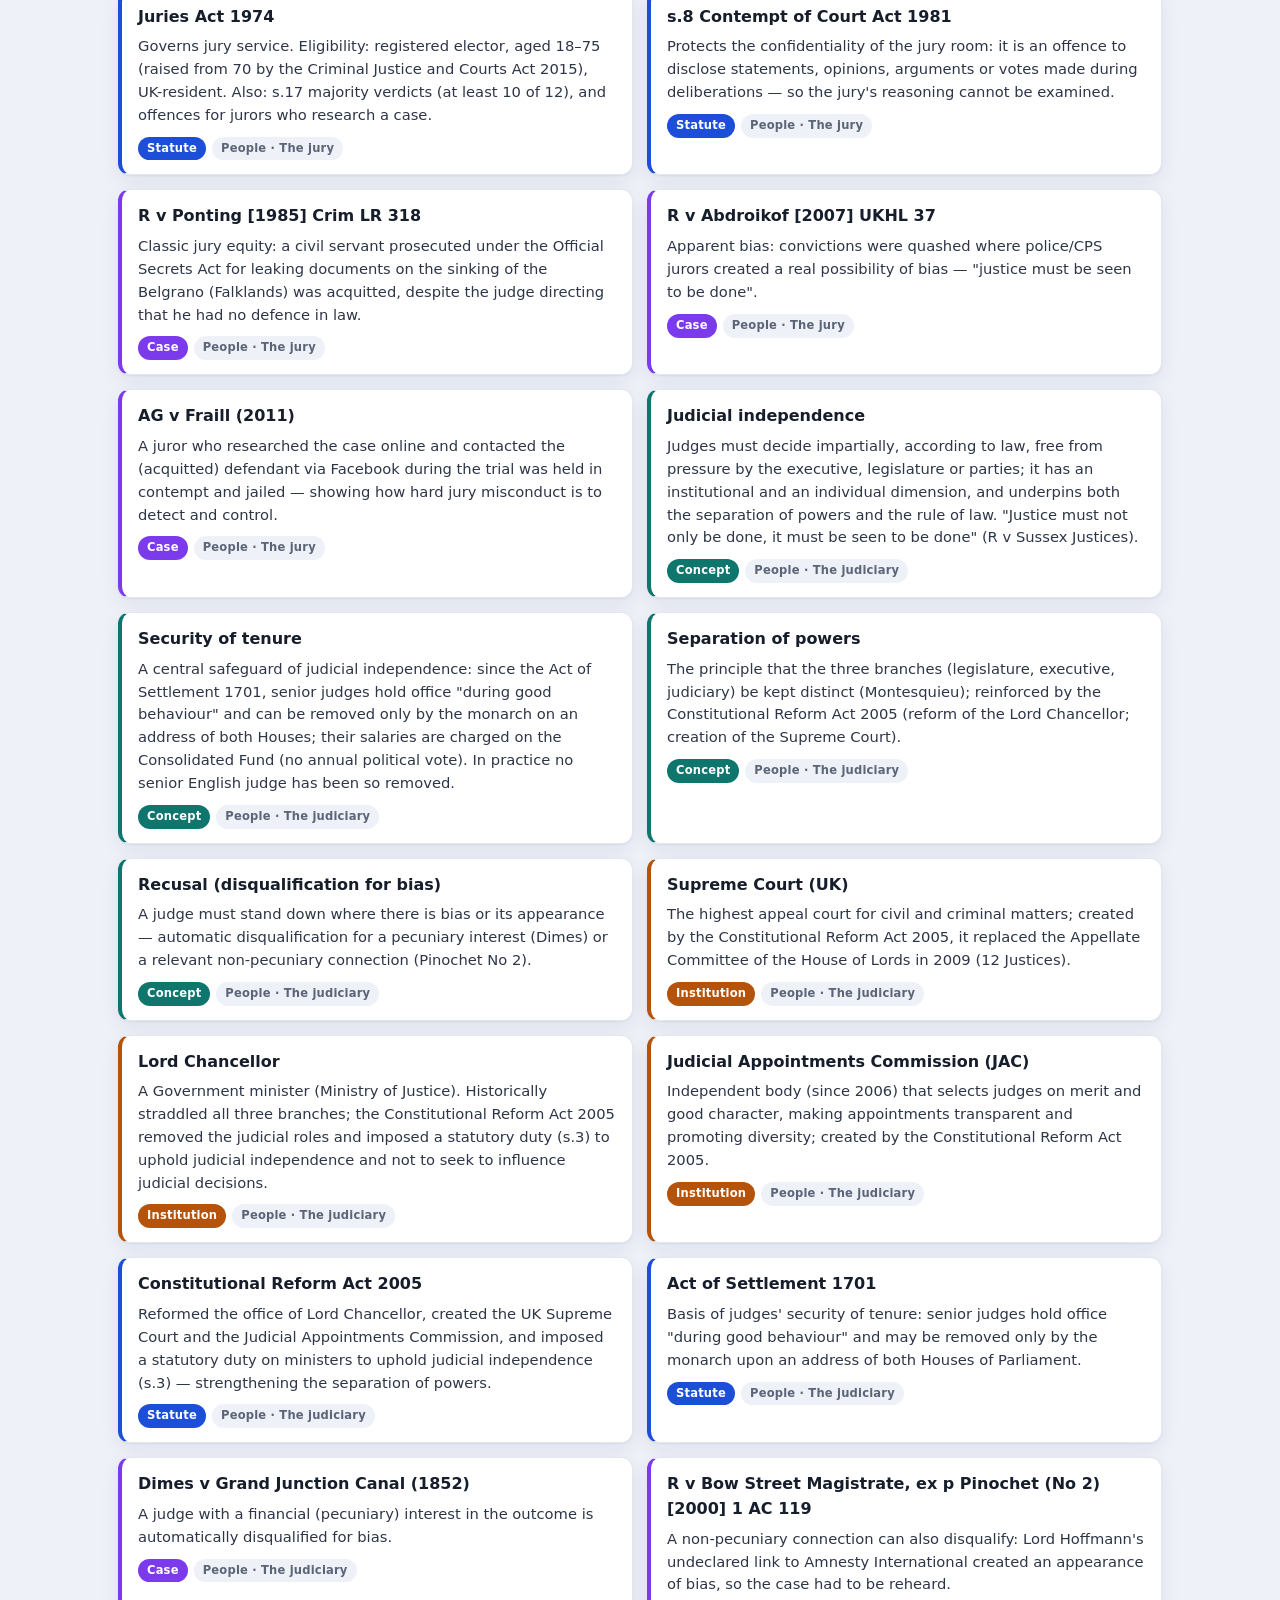
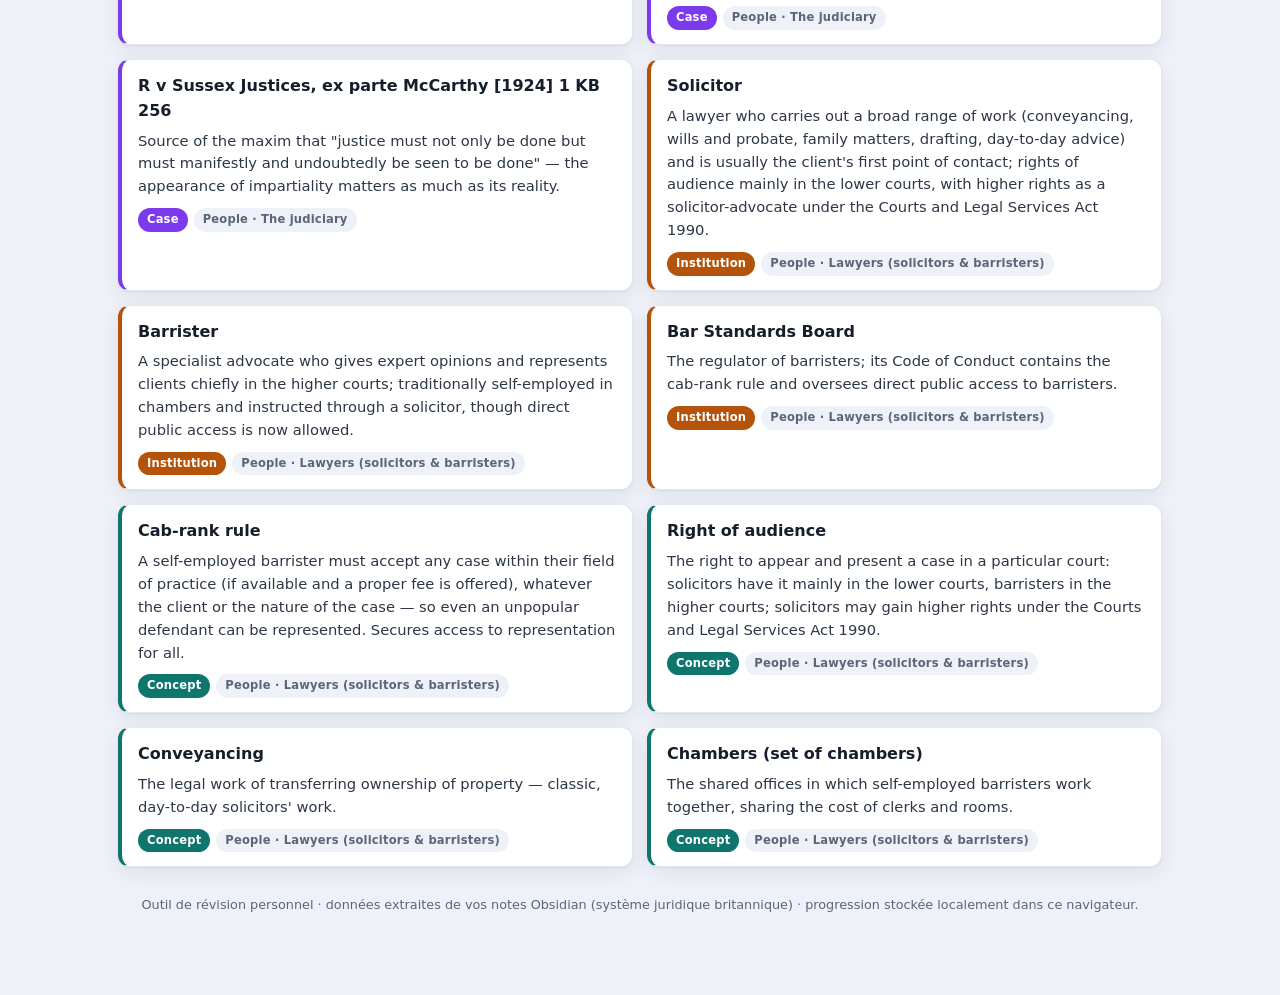
==== commit f8d57319: "Anglais UK: ajoute l'onglet Fiches de synthèse (F. Thépot) 20 fiches de synthèse couvrant tous les g" ====
--- a/revision-anglais-uk/index.html
+++ b/revision-anglais-uk/index.html
@@ -26,6 +26,7 @@
   <nav class="tabs">
     <button data-tab="repertoire" class="active">📚 Répertoire</button>
     <button data-tab="flashcards">🎴 Flashcards</button>
+    <button data-tab="fiches">📄 Fiches</button>
     <button id="reset-progress" class="" style="margin-left:auto" title="Effacer la progression sauvegardée">♻️ Réinitialiser la progression</button>
   </nav>
 
@@ -54,12 +55,20 @@
     <div id="fc-done" class="fc-done"></div>
   </section>
 
+  <!-- ===== VUE FICHES ===== -->
+  <section id="view-fiches" style="display:none">
+    <div id="fiche-controls" class="controls"></div>
+    <p id="fiche-count" class="count"></p>
+    <div id="fiche-list" class="fiche-list"></div>
+  </section>
+
   <footer>
     Outil de révision personnel · données extraites de vos notes Obsidian (système juridique britannique) · progression stockée localement dans ce navigateur.
   </footer>
 </div>
 
 <script src="data.js"></script>
+<script src="fiches.js"></script>
 <script src="app.js"></script>
 <script>if('serviceWorker' in navigator){window.addEventListener('load',function(){navigator.serviceWorker.register('../sw.js').catch(function(){});});}</script>
 </body>
--- a/revision-anglais-uk/style.css
+++ b/revision-anglais-uk/style.css
@@ -139,4 +139,42 @@
 .fc-done .big-num{font-size:2.4rem; font-weight:800; color:var(--eu-blue)}
 .fc-done .done-actions{display:flex; gap:12px; justify-content:center; flex-wrap:wrap; margin-top:18px}
 .hidden{display:none!important}
+
+/* ===== Fiches de synthèse ===== */
+.fiche-list{display:flex; flex-direction:column; gap:12px}
+.fiche-part{font-size:.82rem; text-transform:uppercase; letter-spacing:1px; color:var(--muted); margin:20px 2px 0; display:flex; align-items:center; gap:8px; font-weight:800}
+.fiche-part:first-child{margin-top:2px}
+.fiche-part span{background:var(--card); border:1px solid var(--line); border-radius:999px; padding:1px 9px; font-size:.76rem; color:var(--muted)}
+.fiche{background:var(--card); border:1px solid var(--line); border-left:4px solid var(--eu-blue); border-radius:12px; box-shadow:var(--shadow); overflow:hidden}
+.fiche.is-todo{border-left-color:var(--inst)}
+.fiche-head{display:flex; align-items:center; gap:12px; padding:13px 16px; cursor:pointer; user-select:none}
+.fiche-head:hover{background:#fafbff}
+.fiche-head-main{flex:1; min-width:0}
+.fiche-title{font-weight:700; font-size:1.03rem; line-height:1.3}
+.fiche-sub{font-size:.83rem; color:var(--muted); margin-top:2px}
+.fiche-head-side{display:flex; align-items:center; gap:10px; flex-shrink:0}
+.fiche-badge{font-size:.69rem; font-weight:800; padding:3px 9px; border-radius:999px; white-space:nowrap; letter-spacing:.2px}
+.fiche-badge.exam{background:var(--ok-bg); color:var(--ok)}
+.fiche-badge.todo{background:var(--inst-bg); color:var(--inst)}
+.fiche-caret{color:var(--muted); transition:transform .18s; font-size:.85rem}
+.fiche.open .fiche-caret{transform:rotate(180deg)}
+.fiche-body{display:none; padding:4px 18px 16px; border-top:1px solid var(--line)}
+.fiche.open .fiche-body{display:block}
+.fiche-refs{font-size:.78rem; color:var(--muted); margin:12px 0 0; font-style:italic}
+.fiche-block{margin-top:14px}
+.fiche-block h4{margin:0 0 6px; font-size:.9rem; color:var(--eu-blue); font-weight:800}
+.fiche-block p{margin:0; font-size:.93rem; color:#2d3647}
+.fiche-block ul{margin:0; padding-left:20px}
+.fiche-block li{font-size:.92rem; color:#2d3647; margin-bottom:7px}
+.fiche-block li:last-child{margin-bottom:0}
+.fiche-block strong{font-weight:700; color:var(--ink)}
+.fiche-block em{font-style:italic}
+.fiche-block.plan{background:#f1f5ff; border:1px solid var(--line-2); border-radius:10px; padding:11px 13px}
+.fiche-block.warn{background:var(--ko-bg); border:1px solid #f1c9c9; border-radius:10px; padding:11px 13px}
+.fiche-block.warn h4{color:var(--ko)}
+@media(max-width:560px){
+  .fiche-head{flex-wrap:wrap}
+  .fiche-badge{order:3}
+}
+
 footer{ text-align:center; color:var(--muted); font-size:.8rem; margin-top:28px }
